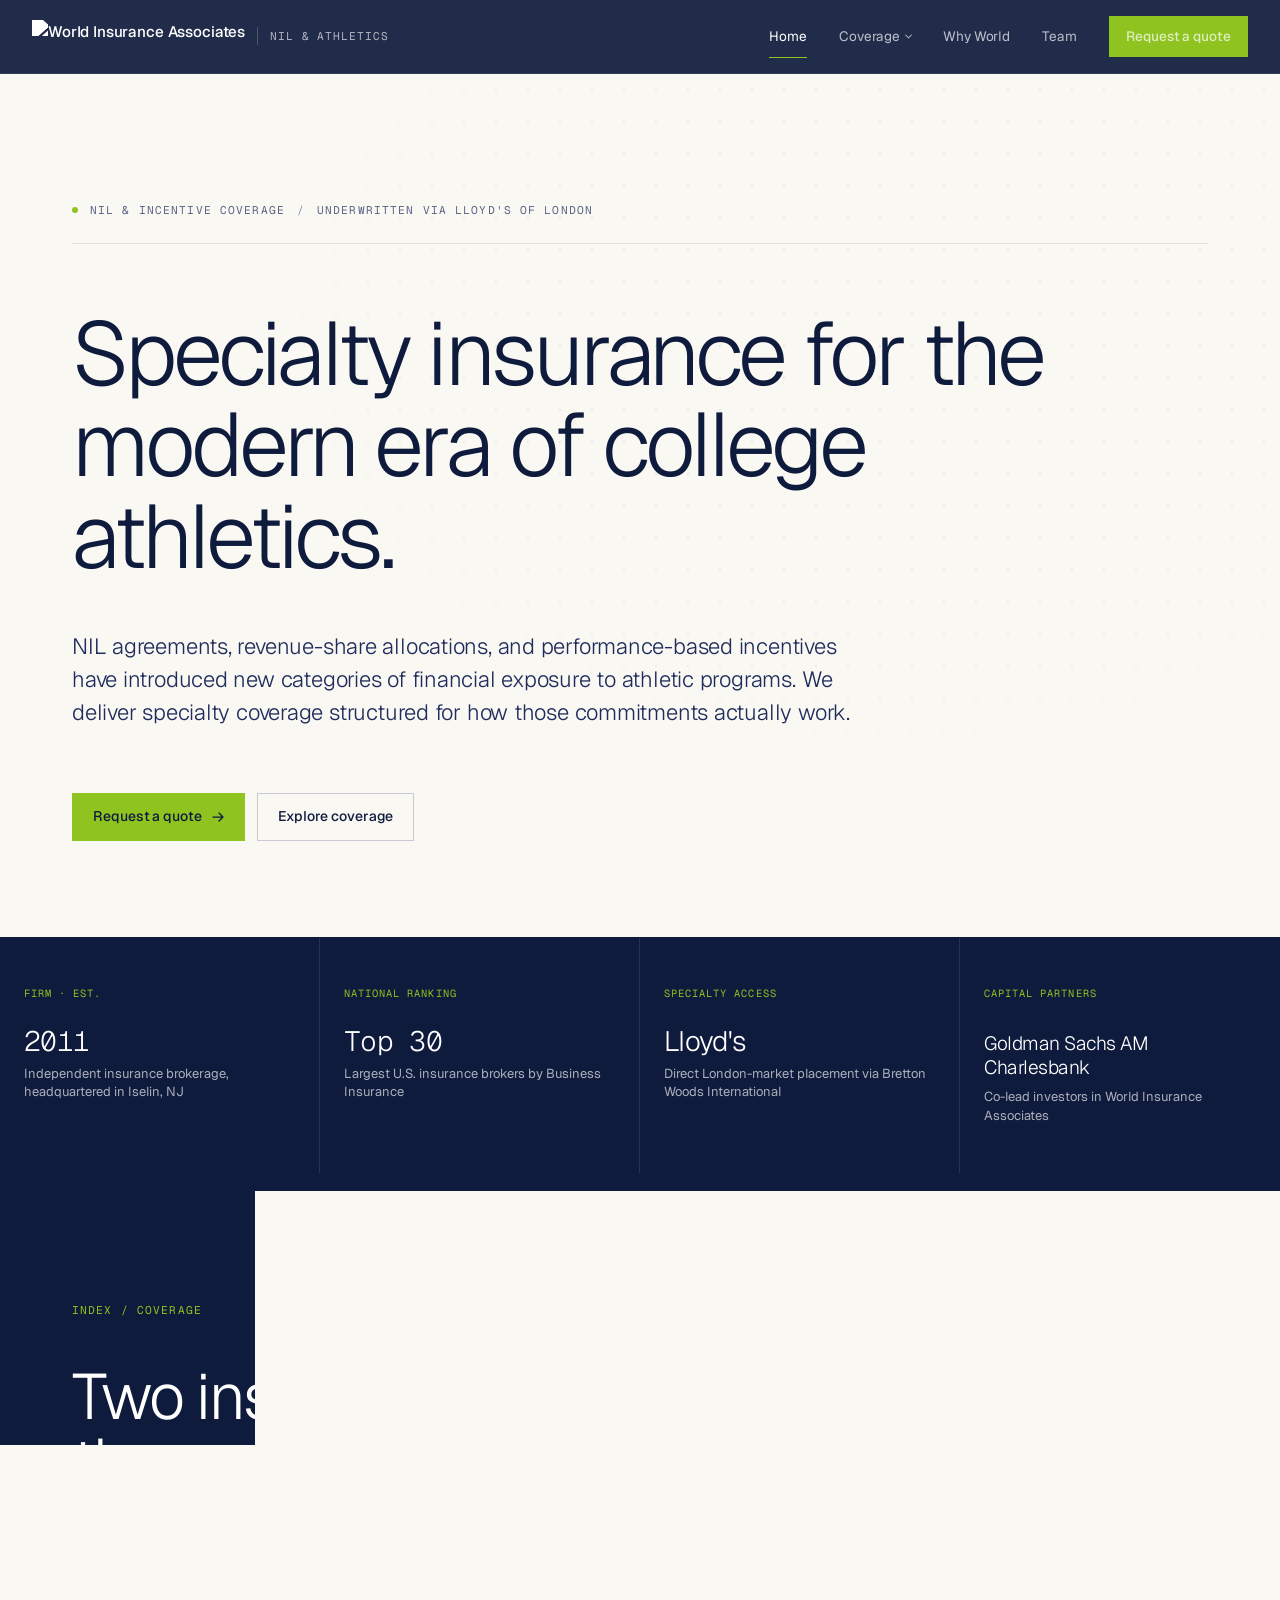
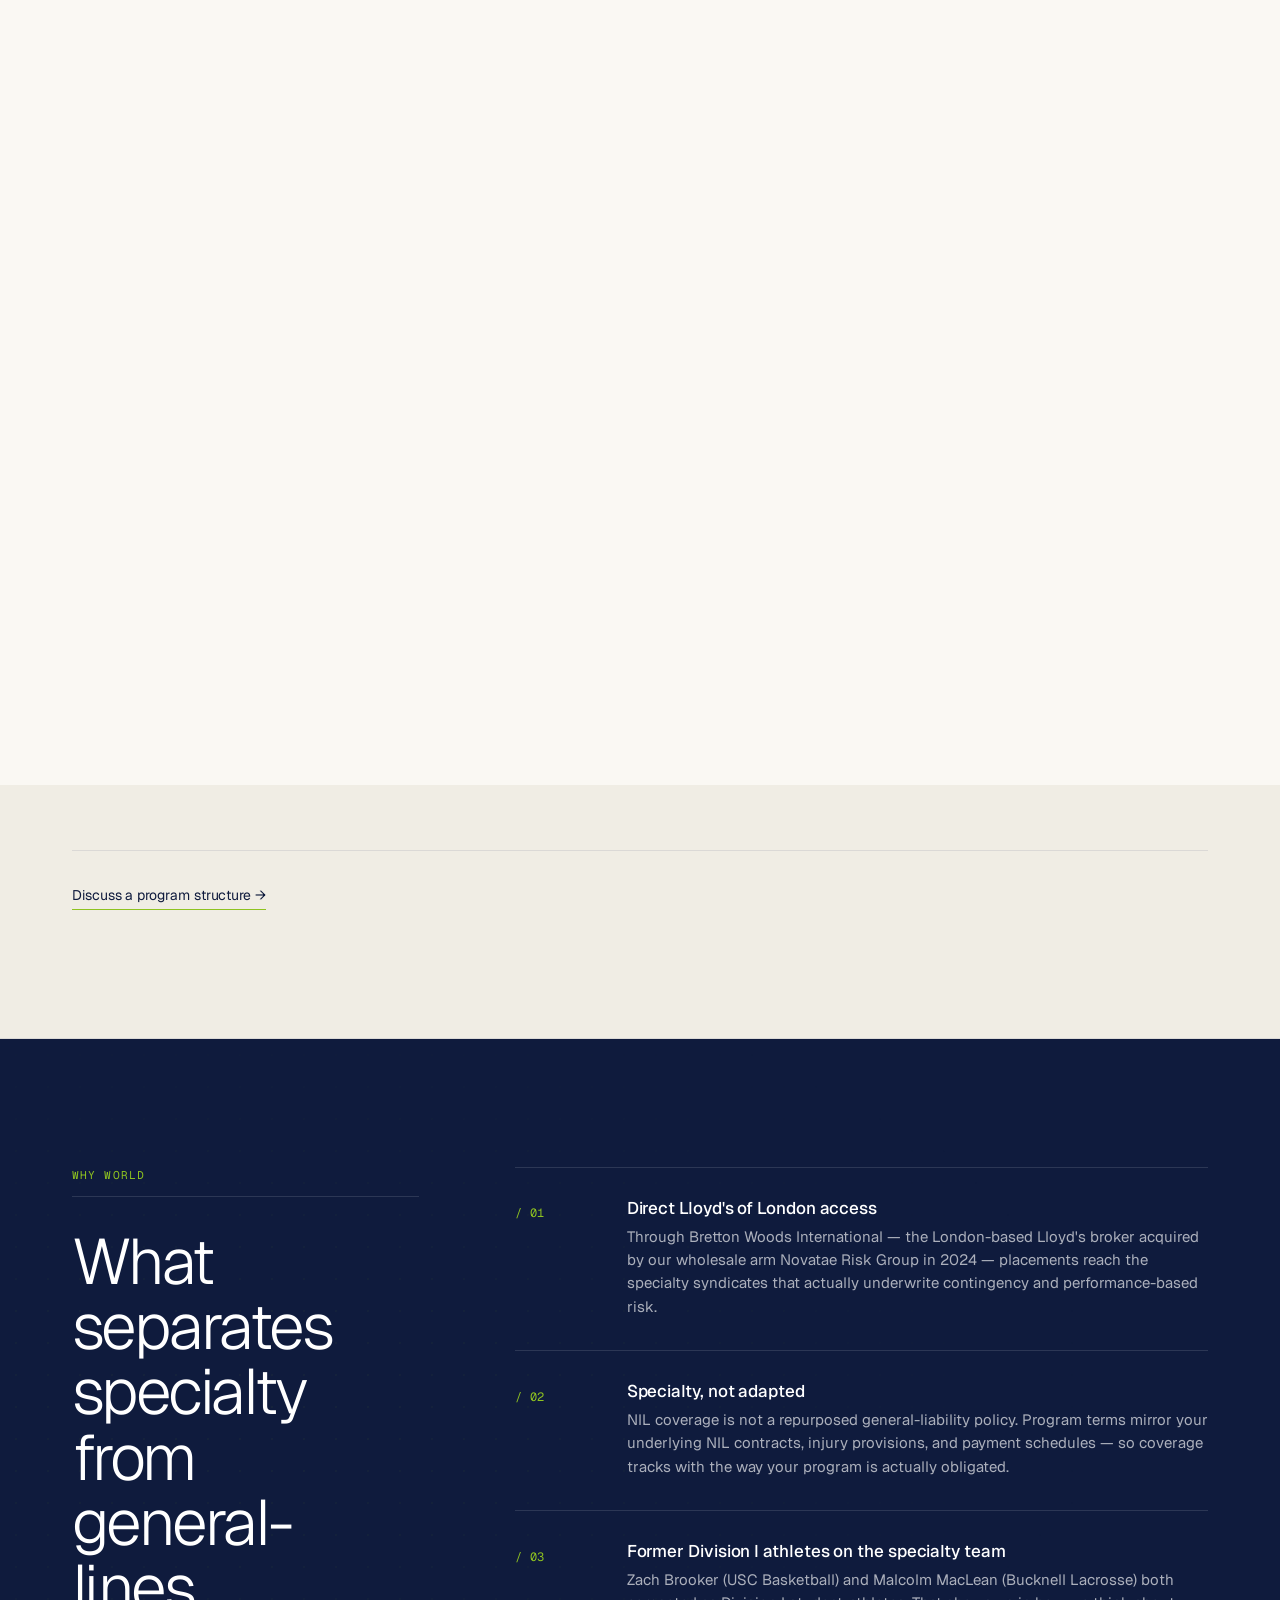
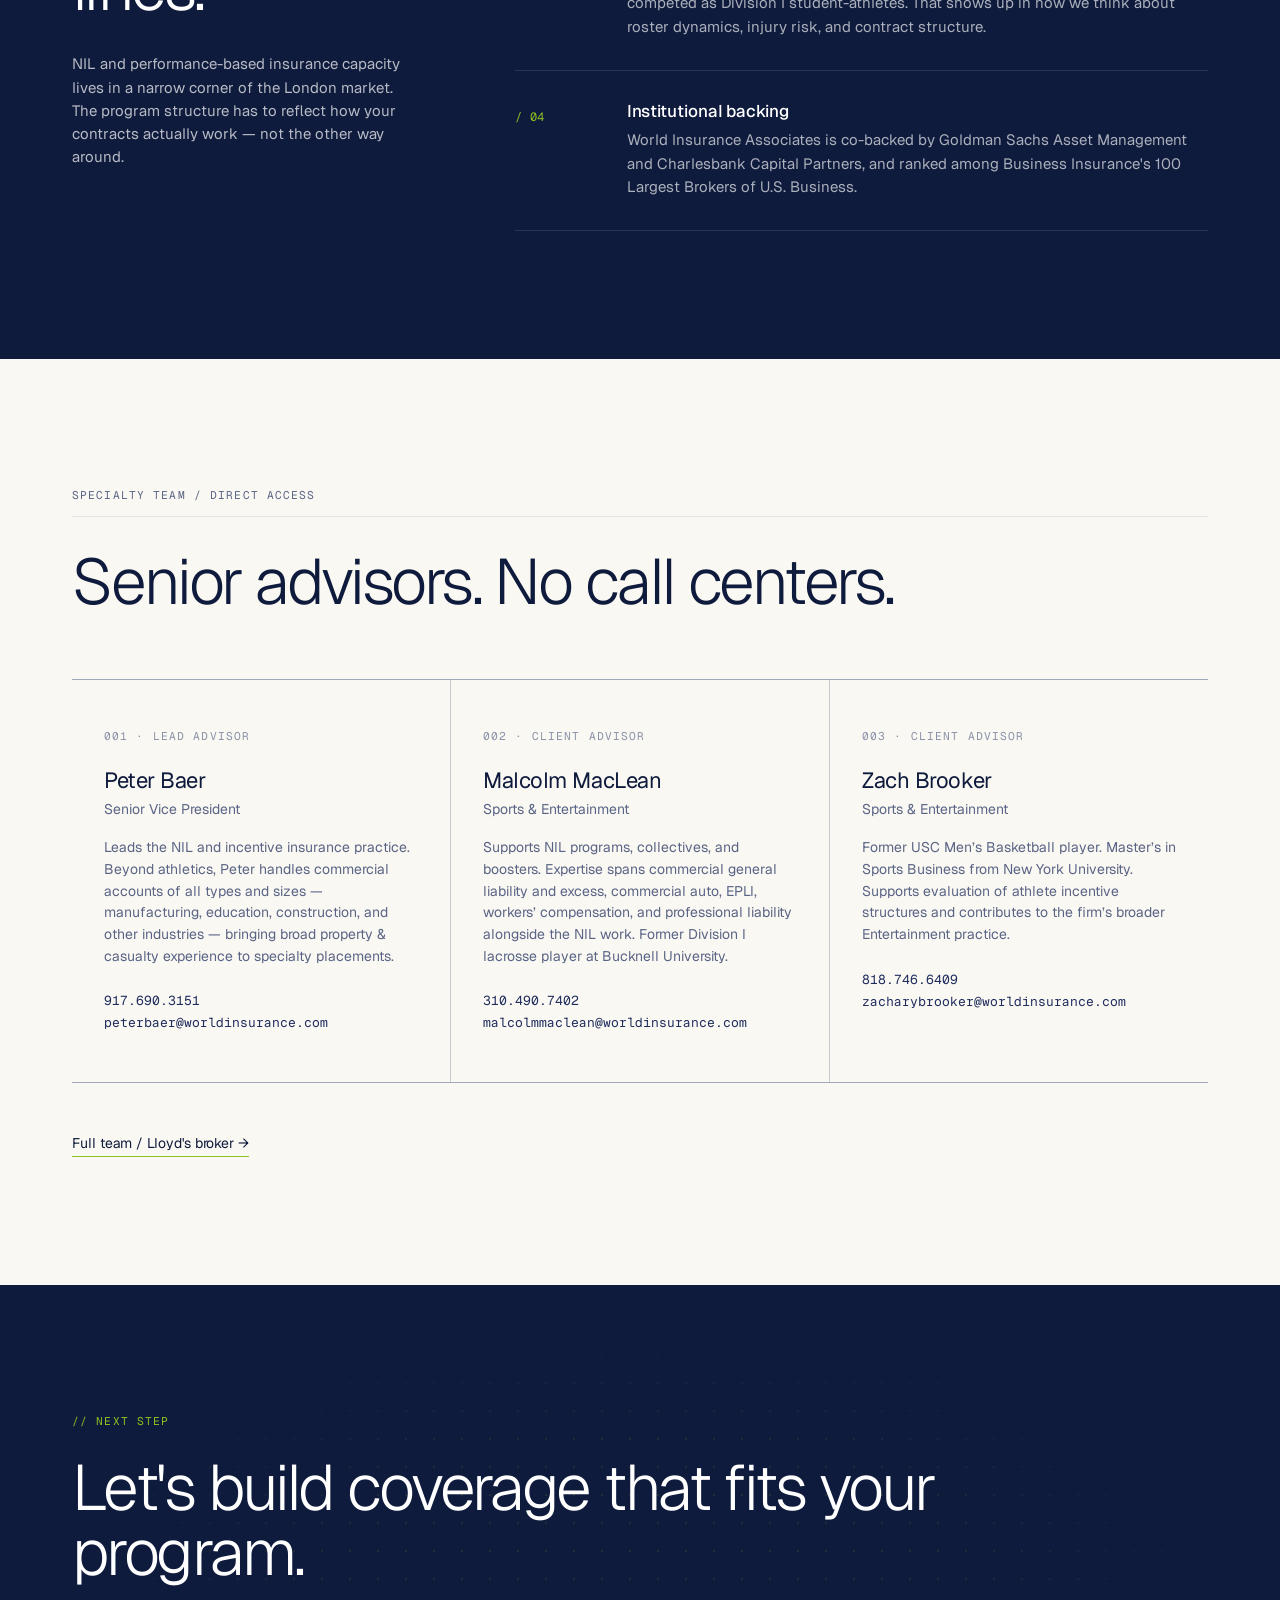
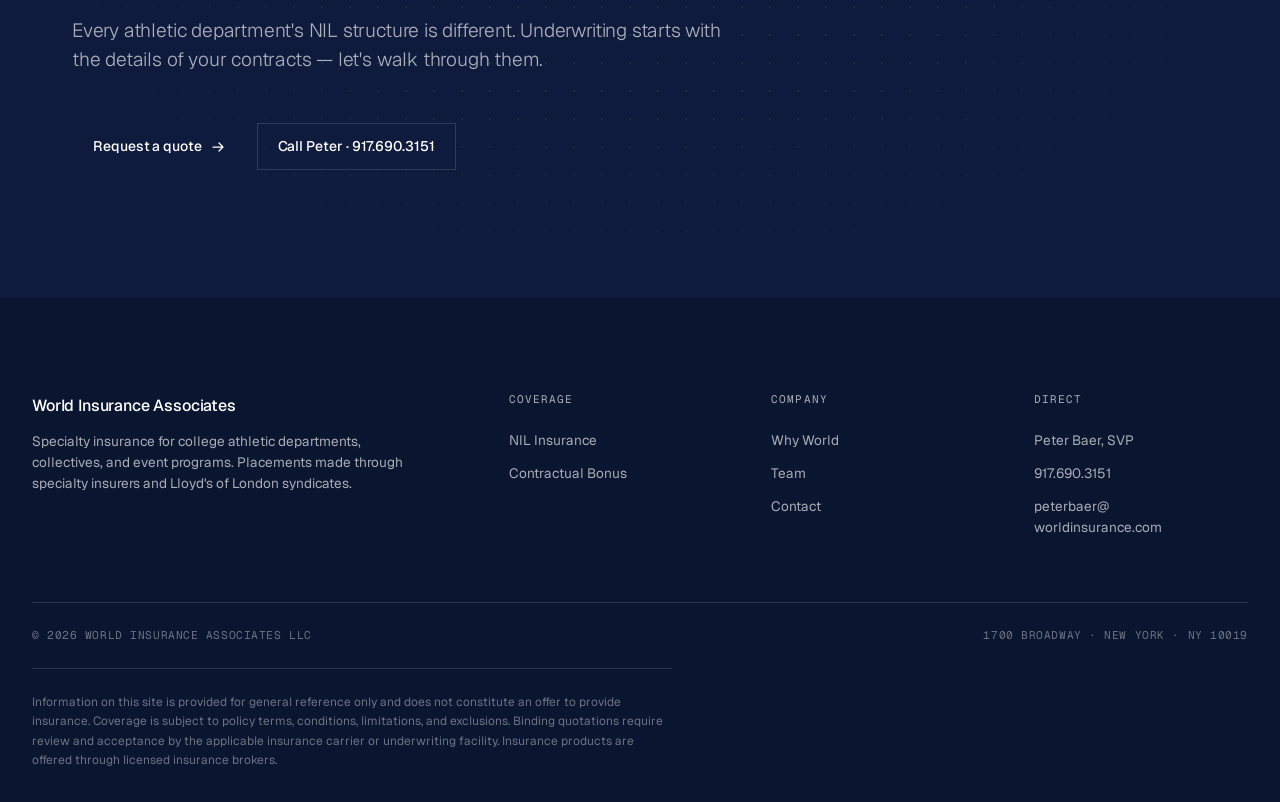
==== index.html @ 1ea478a0 "Add files via upload" ====
<!DOCTYPE html>
<html lang="en">
<head>
<meta charset="UTF-8">
<meta name="viewport" content="width=device-width, initial-scale=1.0">
<title>NIL Insurance for Athletic Departments | World Insurance Associates</title>
<meta name="description" content="Specialty NIL insurance for college athletic departments, collectives, and booster organizations. Protect revenue-share commitments and performance-based incentives. Underwritten through Lloyd's of London.">
<meta name="keywords" content="NIL insurance, Name Image Likeness insurance, college athletic insurance, athletic department insurance, NIL collective insurance, Division I athletics insurance, revenue share insurance, Lloyd's of London NIL">
<meta name="robots" content="index, follow, max-image-preview:large">
<meta name="author" content="World Insurance Associates, LLC">

<!-- Canonical -->
<link rel="canonical" href="https://zachbrooker.github.io/NIL-Insurance/">

<!-- Open Graph (Facebook, LinkedIn) -->
<meta property="og:type" content="website">
<meta property="og:url" content="https://zachbrooker.github.io/NIL-Insurance/">
<meta property="og:title" content="NIL Insurance for Athletic Departments | World Insurance Associates">
<meta property="og:description" content="Specialty NIL insurance for college athletic departments, collectives, and booster organizations. Protect revenue-share commitments and performance-based incentives. Underwritten through Lloyd's of London.">
<meta property="og:image" content="https://zachbrooker.github.io/NIL-Insurance/world-logo.png">
<meta property="og:site_name" content="World NIL Insurance">
<meta property="og:locale" content="en_US">

<!-- Twitter Card -->
<meta name="twitter:card" content="summary_large_image">
<meta name="twitter:url" content="https://zachbrooker.github.io/NIL-Insurance/">
<meta name="twitter:title" content="NIL Insurance for Athletic Departments | World Insurance Associates">
<meta name="twitter:description" content="Specialty NIL insurance for college athletic departments, collectives, and booster organizations. Protect revenue-share commitments and performance-based incentives. Underwritten through Lloyd's of London.">
<meta name="twitter:image" content="https://zachbrooker.github.io/NIL-Insurance/world-logo.png">

<!-- Favicon -->
<link rel="icon" type="image/png" href="world-logo.png">

<!-- JSON-LD Organization Schema -->
<script type="application/ld+json">
{
  "@context": "https://schema.org",
  "@type": "FinancialService",
  "name": "World Insurance Associates — NIL & Athletics Practice",
  "alternateName": "World NIL Insurance",
  "description": "Specialty insurance for Name, Image & Likeness (NIL) agreements, revenue-share commitments, contractual bonuses, and performance-based incentives for college athletic departments. Underwritten through Lloyd's of London.",
  "url": "https://zachbrooker.github.io/NIL-Insurance/",
  "logo": "https://zachbrooker.github.io/NIL-Insurance/world-logo.png",
  "parentOrganization": {
    "@type": "Organization",
    "name": "World Insurance Associates, LLC",
    "url": "https://www.worldinsurance.com/",
    "foundingDate": "2011"
  },
  "address": {
    "@type": "PostalAddress",
    "streetAddress": "1700 Broadway",
    "addressLocality": "New York",
    "addressRegion": "NY",
    "postalCode": "10019",
    "addressCountry": "US"
  },
  "contactPoint": {
    "@type": "ContactPoint",
    "telephone": "+1-917-690-3151",
    "contactType": "sales",
    "email": "peterbaer@worldinsurance.com",
    "availableLanguage": "English",
    "areaServed": "US"
  },
  "serviceType": ["NIL Insurance", "Contractual Bonus Insurance", "Specialty Athletic Insurance"],
  "areaServed": {
    "@type": "Country",
    "name": "United States"
  }
}
</script>
<link rel="preconnect" href="https://fonts.googleapis.com">
<link rel="preconnect" href="https://fonts.gstatic.com" crossorigin>
<link href="https://fonts.googleapis.com/css2?family=Geist:wght@300;400;500;600&family=Geist+Mono:wght@400;500&display=swap" rel="stylesheet">
<link rel="stylesheet" href="styles.css">
</head>
<body>

<!-- ================= NAV ================= -->
<nav class="nav" id="nav">
  <div class="nav-inner">
    <a href="index.html" class="nav-logo">
      <img src="world-logo.png" alt="World Insurance Associates" class="mark" style="width:auto; height:32px;">
      <span class="divider"></span>
      <span class="sub">NIL &amp; Athletics</span>
    </a>
    <div class="nav-menu">
      <a href="index.html" class="current">Home</a>
      <div class="nav-dropdown">
        <button>Coverage</button>
        <div class="nav-dropdown-menu">
          <a href="nil-insurance.html">
            <div class="item-mono">001</div>
            <span class="item-title">NIL Insurance</span>
            <span class="item-desc">For athletic departments &amp; collectives</span>
          </a>
          <a href="contractual-bonus.html">
            <div class="item-mono">002</div>
            <span class="item-title">Contractual Bonus</span>
            <span class="item-desc">Performance-triggered compensation</span>
          </a>
        </div>
      </div>
      <a href="why-world.html">Why World</a>
      <a href="team.html">Team</a>
      <a href="contact.html" class="btn btn-accent" style="padding:0.55rem 1rem">Request a quote</a>
    </div>
    <button class="nav-mobile-toggle" aria-label="Toggle menu" onclick="document.getElementById('nav').dataset.open = document.getElementById('nav').dataset.open === 'true' ? 'false' : 'true'">
      <span></span>
    </button>
  </div>
</nav>

<!-- ================= HERO ================= -->
<section class="hero">
  <div class="wrap">
    <div class="hero-meta reveal reveal-1">
      <span class="dot"></span>
      <span>NIL &amp; Incentive Coverage</span>
      <span class="divider">/</span>
      <span>Underwritten via Lloyd's of London</span>
    </div>

    <h1 class="reveal reveal-2">Specialty insurance for the modern era of college athletics.</h1>

    <p class="lead hero-lead reveal reveal-3">NIL agreements, revenue-share allocations, and performance-based incentives have introduced new categories of financial exposure to athletic programs. We deliver specialty coverage structured for how those commitments actually work.</p>

    <div class="hero-ctas reveal reveal-4">
      <a href="contact.html" class="btn btn-accent">
        Request a quote
        <svg class="arrow" viewBox="0 0 12 10" fill="none" xmlns="http://www.w3.org/2000/svg"><path d="M1 5H11M11 5L7 1M11 5L7 9" stroke="currentColor" stroke-width="1.25" stroke-linecap="round" stroke-linejoin="round"/></svg>
      </a>
      <a href="nil-insurance.html" class="btn btn-ghost">Explore coverage</a>
    </div>
  </div>
</section>

<!-- ================= STATS BAR (full-width dark band) ================= -->
<section style="padding: 0">
  <div class="stats-bar">
      <div class="stat-cell">
        <div class="stat-label">Firm · Est.</div>
        <div class="stat-value mono">2011</div>
        <div class="stat-desc">Independent insurance brokerage, headquartered in Iselin, NJ</div>
      </div>
      <div class="stat-cell">
        <div class="stat-label">National ranking</div>
        <div class="stat-value mono">Top 30</div>
        <div class="stat-desc">Largest U.S. insurance brokers by Business Insurance</div>
      </div>
      <div class="stat-cell">
        <div class="stat-label">Specialty access</div>
        <div class="stat-value">Lloyd's</div>
        <div class="stat-desc">Direct London-market placement via Bretton Woods International</div>
      </div>
      <div class="stat-cell">
        <div class="stat-label">Capital partners</div>
        <div class="stat-value" style="font-size:1.2rem; line-height:1.25; padding-top:0.4rem">Goldman Sachs AM<br>Charlesbank</div>
        <div class="stat-desc" style="margin-top: var(--s-2)">Co-lead investors in World Insurance Associates</div>
      </div>
  </div>
</section>

<!-- ================= PRODUCT INDEX (dark band) ================= -->
<section class="section-dark">
  <div class="wrap">
    <div class="section-header">
      <span class="eyebrow" style="color: var(--accent)">Index / Coverage</span>
      <h2>Two insurance products, built around the realities of athletic department finance.</h2>
    </div>

    <div class="product-index product-index-dark">
      <a href="nil-insurance.html" class="product-row">
        <div class="p-num">001</div>
        <h3>NIL Insurance</h3>
        <p>Protect the financial commitments tied to student-athlete NIL agreements and revenue-share allocations against covered injury or medical loss. Structured for individual athletes, position groups, or roster-wide programs.</p>
        <svg class="arrow" viewBox="0 0 18 12" fill="none" xmlns="http://www.w3.org/2000/svg"><path d="M1 6H17M17 6L12 1M17 6L12 11" stroke="currentColor" stroke-width="1" stroke-linecap="round" stroke-linejoin="round"/></svg>
      </a>

      <a href="contractual-bonus.html" class="product-row">
        <div class="p-num">002</div>
        <h3>Contractual Bonus Insurance</h3>
        <p>Transfer the financial risk of success-based compensation. Coverage responds when defined performance milestones trigger contractual bonus obligations — preserving budget certainty while enabling meaningful incentive structures.</p>
        <svg class="arrow" viewBox="0 0 18 12" fill="none" xmlns="http://www.w3.org/2000/svg"><path d="M1 6H17M17 6L12 1M17 6L12 11" stroke="currentColor" stroke-width="1" stroke-linecap="round" stroke-linejoin="round"/></svg>
      </a>
    </div>
  </div>
</section>

<!-- ================= USE CASES (light band) ================= -->
<section class="use-cases">
  <div class="wrap">
    <div class="section-header">
      <span class="eyebrow">Illustrative examples / Use cases</span>
      <h2>How specialty NIL and incentive coverage works in practice.</h2>
    </div>

    <div class="use-case">
      <div class="use-case-meta">
        <div class="uc-tag mono">Case · 01</div>
        <h3>Division I men's basketball — performance bonuses</h3>
        <p class="prose">An athletic department wants to offer a high-performing player meaningful upside tied to team and individual success — without exposing the program to the full bonus liability if those targets are hit. Coverage is structured around defined performance triggers: the program pays a fixed premium, and the policy pays the bonuses if and when triggers are met.</p>
        <ul class="uc-points">
          <li><span class="uc-bullet">/</span><span><strong>Total contracted upside:</strong> $425,000 in performance bonuses across team and individual triggers</span></li>
          <li><span class="uc-bullet">/</span><span><strong>Total fixed premium:</strong> $82,400 — paid up front, regardless of outcome</span></li>
          <li><span class="uc-bullet">/</span><span><strong>Outcome:</strong> meaningful recruiting and retention leverage at a fraction of the contracted obligation</span></li>
        </ul>
      </div>

      <div class="use-case-table-wrap">
        <table class="use-case-table">
          <thead>
            <tr>
              <th class="th-trigger">Performance trigger</th>
              <th class="th-bonus">Bonus amount</th>
              <th class="th-rate">Premium rate</th>
              <th class="th-prem">Premium</th>
            </tr>
          </thead>
          <tbody>
            <tr class="tr-section"><td colspan="4"><span class="mono">Team performance</span></td></tr>
            <tr>
              <td>20+ regular season wins</td>
              <td class="num">$45,000</td>
              <td class="num">28.50%</td>
              <td class="num">$12,825</td>
            </tr>
            <tr>
              <td>25+ regular season wins</td>
              <td class="num">$65,000</td>
              <td class="num">4.20%</td>
              <td class="num">$2,730</td>
            </tr>
            <tr>
              <td>Conference regular season champions</td>
              <td class="num">$80,000</td>
              <td class="num">22.10%</td>
              <td class="num">$17,680</td>
            </tr>
            <tr>
              <td>Conference tournament champions</td>
              <td class="num">$140,000</td>
              <td class="num">21.40%</td>
              <td class="num">$29,960</td>
            </tr>

            <tr class="tr-section"><td colspan="4"><span class="mono">Individual awards</span></td></tr>
            <tr>
              <td>Conference All-Defense team</td>
              <td class="num">$25,000</td>
              <td class="num">8.20%</td>
              <td class="num">$2,050</td>
            </tr>
            <tr>
              <td>Conference Player of the Year</td>
              <td class="num">$25,000</td>
              <td class="num">62.00%</td>
              <td class="num">$15,500</td>
            </tr>
            <tr>
              <td>AP All-America selection (1st / 2nd / 3rd)</td>
              <td class="num">$45,000</td>
              <td class="num">3.70%</td>
              <td class="num">$1,665</td>
            </tr>
          </tbody>
          <tfoot>
            <tr>
              <td><strong>Total</strong></td>
              <td class="num"><strong>$425,000</strong></td>
              <td class="num"><strong>19.39%</strong></td>
              <td class="num"><strong>$82,410</strong></td>
            </tr>
          </tfoot>
        </table>
        <p class="uc-disclaimer">Illustrative only. Triggers, bonus amounts, and premium rates are determined per program based on underlying contracts and Lloyd's underwriting review. Figures shown do not reflect any specific placement.</p>
      </div>
    </div>

    <div class="use-case-divider"></div>

    <div class="use-case use-case-reverse">
      <div class="use-case-table-wrap">
        <table class="use-case-table">
          <thead>
            <tr>
              <th class="th-trigger">Covered individual</th>
              <th class="th-bonus">Benefit face amount</th>
              <th class="th-prem">Premium</th>
            </tr>
          </thead>
          <tbody>
            <tr>
              <td>Player 01</td>
              <td class="num">$1,000,000</td>
              <td class="num">$59,200</td>
            </tr>
            <tr>
              <td>Player 02</td>
              <td class="num">$500,000</td>
              <td class="num">$29,600</td>
            </tr>
            <tr>
              <td>Player 03</td>
              <td class="num">$425,000</td>
              <td class="num">$25,160</td>
            </tr>
            <tr>
              <td>Player 04</td>
              <td class="num">$295,000</td>
              <td class="num">$17,464</td>
            </tr>
            <tr>
              <td>Player 05</td>
              <td class="num">$245,000</td>
              <td class="num">$14,504</td>
            </tr>
            <tr>
              <td>Player 06</td>
              <td class="num">$120,000</td>
              <td class="num">$7,104</td>
            </tr>
          </tbody>
          <tfoot>
            <tr>
              <td><strong>Total</strong></td>
              <td class="num"><strong>$2,585,000</strong></td>
              <td class="num"><strong>$153,032</strong></td>
            </tr>
          </tfoot>
        </table>
        <p class="uc-disclaimer">Illustrative only. Roster size, face amounts, and premium are determined per program based on athlete contracts, position group, medical underwriting, and Lloyd's review. Figures shown do not reflect any specific placement.</p>
      </div>

      <div class="use-case-meta">
        <div class="uc-tag mono">Case · 02</div>
        <h3>Division I men's basketball — season-ending injury</h3>
        <p class="prose">A program with significant NIL and revenue-share commitments to its roster wants to protect those obligations against in-season injury. Coverage activates if a covered player sustains an injury or illness that prevents participation in the team's remaining regular season and post-season games — the policy pays the benefit face amount per the schedule, owned by the institution.</p>
        <ul class="uc-points">
          <li><span class="uc-bullet">/</span><span><strong>Roster covered:</strong> 6 players, individually scheduled benefit amounts</span></li>
          <li><span class="uc-bullet">/</span><span><strong>Aggregate exposure protected:</strong> $2,585,000 across the schedule</span></li>
          <li><span class="uc-bullet">/</span><span><strong>Total premium:</strong> $153,032 — roughly 5.9% of total face amount</span></li>
          <li><span class="uc-bullet">/</span><span><strong>Trigger:</strong> total disablement preventing participation in remaining regular season and tournament games</span></li>
        </ul>
      </div>
    </div>

    <div class="use-case-cta">
      <a href="contact.html" class="btn btn-link">Discuss a program structure →</a>
    </div>
  </div>
</section>

<!-- ================= WHY WORLD (dark band) ================= -->
<section class="section-dark">
  <div class="wrap">
    <div class="split">
      <div>
        <span class="eyebrow" style="display:block; margin-bottom:var(--s-6); padding-bottom:var(--s-3); border-bottom:1px solid rgba(255,255,255,0.12); color: var(--accent)">Why World</span>
        <h2>What separates specialty from general-lines.</h2>
        <p class="prose" style="margin-top:var(--s-6); max-width: 36ch; color: rgba(255,255,255,0.7)">NIL and performance-based insurance capacity lives in a narrow corner of the London market. The program structure has to reflect how your contracts actually work — not the other way around.</p>
      </div>

      <ol class="feature-list feature-list-dark">
        <li>
          <span class="num">/ 01</span>
          <div>
            <h4>Direct Lloyd's of London access</h4>
            <p>Through Bretton Woods International — the London-based Lloyd's broker acquired by our wholesale arm Novatae Risk Group in 2024 — placements reach the specialty syndicates that actually underwrite contingency and performance-based risk.</p>
          </div>
        </li>
        <li>
          <span class="num">/ 02</span>
          <div>
            <h4>Specialty, not adapted</h4>
            <p>NIL coverage is not a repurposed general-liability policy. Program terms mirror your underlying NIL contracts, injury provisions, and payment schedules — so coverage tracks with the way your program is actually obligated.</p>
          </div>
        </li>
        <li>
          <span class="num">/ 03</span>
          <div>
            <h4>Former Division I athletes on the specialty team</h4>
            <p>Zach Brooker (USC Basketball) and Malcolm MacLean (Bucknell Lacrosse) both competed as Division I student-athletes. That shows up in how we think about roster dynamics, injury risk, and contract structure.</p>
          </div>
        </li>
        <li>
          <span class="num">/ 04</span>
          <div>
            <h4>Institutional backing</h4>
            <p>World Insurance Associates is co-backed by Goldman Sachs Asset Management and Charlesbank Capital Partners, and ranked among Business Insurance's 100 Largest Brokers of U.S. Business.</p>
          </div>
        </li>
      </ol>
    </div>
  </div>
</section>

<!-- ================= TEAM ================= -->
<section>
  <div class="wrap">
    <div class="section-header">
      <span class="eyebrow">Specialty team / Direct access</span>
      <h2>Senior advisors. No call centers.</h2>
    </div>

    <div class="team-grid">
      <div class="team-card">
        <div class="role">001 · Lead advisor</div>
        <h4>Peter Baer</h4>
        <div class="team-title">Senior Vice President</div>
        <p>Leads the NIL and incentive insurance practice. Beyond athletics, Peter handles commercial accounts of all types and sizes — manufacturing, education, construction, and other industries — bringing broad property &amp; casualty experience to specialty placements.</p>
        <div class="contact">
          <span>917.690.3151</span>
          <a href="mailto:peterbaer@worldinsurance.com">peterbaer@worldinsurance.com</a>
        </div>
      </div>

      <div class="team-card">
        <div class="role">002 · Client advisor</div>
        <h4>Malcolm MacLean</h4>
        <div class="team-title">Sports &amp; Entertainment</div>
        <p>Supports NIL programs, collectives, and boosters. Expertise spans commercial general liability and excess, commercial auto, EPLI, workers&rsquo; compensation, and professional liability alongside the NIL work. Former Division I lacrosse player at Bucknell University.</p>
        <div class="contact">
          <span>310.490.7402</span>
          <a href="mailto:malcolmmaclean@worldinsurance.com">malcolmmaclean@worldinsurance.com</a>
        </div>
      </div>

      <div class="team-card">
        <div class="role">003 · Client advisor</div>
        <h4>Zach Brooker</h4>
        <div class="team-title">Sports &amp; Entertainment</div>
        <p>Former USC Men&rsquo;s Basketball player. Master&rsquo;s in Sports Business from New York University. Supports evaluation of athlete incentive structures and contributes to the firm&rsquo;s broader Entertainment practice.</p>
        <div class="contact">
          <span>818.746.6409</span>
          <a href="mailto:zacharybrooker@worldinsurance.com">zacharybrooker@worldinsurance.com</a>
        </div>
      </div>
    </div>

    <div style="margin-top: var(--s-8)">
      <a href="team.html" class="btn btn-link">Full team / Lloyd's broker →</a>
    </div>
  </div>
</section>

<!-- ================= CTA PANEL ================= -->
<section class="cta-panel">
  <div class="wrap">
    <span class="eyebrow eyebrow-accent" style="display:block; margin-bottom:var(--s-5)">// Next step</span>
    <h2>Let's build coverage that fits your program.</h2>
    <p class="lead">Every athletic department's NIL structure is different. Underwriting starts with the details of your contracts — let's walk through them.</p>
    <div class="hero-ctas">
      <a href="contact.html" class="btn btn-primary">
        Request a quote
        <svg class="arrow" viewBox="0 0 12 10" fill="none" xmlns="http://www.w3.org/2000/svg"><path d="M1 5H11M11 5L7 1M11 5L7 9" stroke="currentColor" stroke-width="1.25" stroke-linecap="round" stroke-linejoin="round"/></svg>
      </a>
      <a href="tel:9176903151" class="btn btn-ghost">Call Peter · 917.690.3151</a>
    </div>
  </div>
</section>

<!-- ================= FOOTER ================= -->
<footer class="footer">
  <div class="wrap-wide">
    <div class="footer-grid">
      <div>
        <div class="footer-brand">
          <span>World Insurance Associates</span>
        </div>
        <p class="footer-brand-desc">Specialty insurance for college athletic departments, collectives, and event programs. Placements made through specialty insurers and Lloyd's of London syndicates.</p>
      </div>
      <div>
        <h5>Coverage</h5>
        <ul>
          <li><a href="nil-insurance.html">NIL Insurance</a></li>
          <li><a href="contractual-bonus.html">Contractual Bonus</a></li>
        </ul>
      </div>
      <div>
        <h5>Company</h5>
        <ul>
          <li><a href="why-world.html">Why World</a></li>
          <li><a href="team.html">Team</a></li>
          <li><a href="contact.html">Contact</a></li>
        </ul>
      </div>
      <div>
        <h5>Direct</h5>
        <ul>
          <li>Peter Baer, SVP</li>
          <li><a href="tel:9176903151">917.690.3151</a></li>
          <li><a href="mailto:peterbaer@worldinsurance.com" style="word-break:break-all">peterbaer@<br>worldinsurance.com</a></li>
        </ul>
      </div>
    </div>

    <div class="footer-meta">
      <div>© <span id="year"></span> World Insurance Associates LLC</div>
      <div>1700 Broadway · New York · NY 10019</div>
    </div>

    <div class="footer-disclaimer">
      Information on this site is provided for general reference only and does not constitute an offer to provide insurance. Coverage is subject to policy terms, conditions, limitations, and exclusions. Binding quotations require review and acceptance by the applicable insurance carrier or underwriting facility. Insurance products are offered through licensed insurance brokers.
    </div>
  </div>
</footer>

<script>
  document.getElementById('year').textContent = new Date().getFullYear();
</script>

</body>
</html>
---- styles.css ----
/* ===========================================================
   NIL Insurance — Light theme
   White background · World navy · World green accent
   Dark CTA + footer for contrast
   =========================================================== */

/* ---------- Design tokens ---------- */
:root {
  /* Backgrounds */
  --bg:        #FAF8F3;   /* warm paper — softer than pure white */
  --bg-alt:    #F0EDE4;   /* section alternation */
  --bg-surface:#E8E4D8;
  --bg-raised: #DED9CA;

  /* Dark sections */
  --bg-dark:       #0F1B3D;
  --bg-dark-deep:  #0A1530;
  --bg-dark-alt:   #15234A;   /* slightly lighter dark for layered sections */

  /* Text colors (on light bg) */
  --fg:        #1F2C5C;   /* World navy — body text */
  --fg-strong: #0F1B3D;   /* World navy deep — headlines */
  --fg-muted:  #5A6485;
  --fg-dim:    #8A91A8;
  --fg-faint:  #C5C8D4;

  /* Text colors (on dark bg) */
  --fg-dark:        #FFFFFF;
  --fg-dark-muted:  rgba(255, 255, 255, 0.65);
  --fg-dark-dim:    rgba(255, 255, 255, 0.4);

  /* Brand colors — World Insurance */
  --accent:     #8FC320;   /* World green */
  --accent-dim: #6FA010;
  --accent-alt: #A8D946;
  --navy:       #1F2C5C;
  --navy-deep:  #0F1B3D;

  /* Lines */
  --line:        rgba(31, 44, 92, 0.10);
  --line-strong: rgba(31, 44, 92, 0.22);
  --line-dark:   rgba(255, 255, 255, 0.14);

  /* Typography */
  --sans: 'Geist', -apple-system, BlinkMacSystemFont, 'Segoe UI', sans-serif;
  --mono: 'Geist Mono', ui-monospace, 'SF Mono', Consolas, monospace;

  /* Spacing */
  --s-1: 0.25rem;
  --s-2: 0.5rem;
  --s-3: 0.75rem;
  --s-4: 1rem;
  --s-5: 1.5rem;
  --s-6: 2rem;
  --s-8: 3rem;
  --s-10: 4rem;
  --s-12: 6rem;
  --s-16: 8rem;
  --s-20: 10rem;

  /* Layout */
  --max: 1440px;
  --content: 1200px;
  --prose: 680px;
}

/* ---------- Reset ---------- */
*, *::before, *::after {
  box-sizing: border-box;
  margin: 0;
  padding: 0;
}

html {
  font-size: 16px;
  scroll-behavior: smooth;
  -webkit-text-size-adjust: 100%;
}

body {
  font-family: var(--sans);
  font-feature-settings: "ss01", "ss03", "cv11";
  font-size: 0.9375rem;
  line-height: 1.55;
  color: var(--fg);
  background: var(--bg);
  -webkit-font-smoothing: antialiased;
  -moz-osx-font-smoothing: grayscale;
  overflow-x: hidden;
}

img, svg { display: block; max-width: 100%; height: auto; }
a { color: inherit; text-decoration: none; }
button { font: inherit; cursor: pointer; border: none; background: none; color: inherit; }
ul, ol { list-style: none; }

::selection { background: var(--accent); color: var(--navy-deep); }

/* ---------- Typography ---------- */
h1, h2, h3, h4, h5, h6 {
  font-family: var(--sans);
  font-weight: 400;
  color: var(--fg-strong);
  line-height: 1.02;
  letter-spacing: -0.035em;
}

h1 {
  font-size: clamp(3rem, 7vw, 6.5rem);
  font-weight: 300;
  letter-spacing: -0.045em;
}

h2 {
  font-size: clamp(2.25rem, 5vw, 4.25rem);
  font-weight: 300;
  letter-spacing: -0.04em;
}

h3 {
  font-size: clamp(1.375rem, 2.25vw, 1.875rem);
  font-weight: 400;
  letter-spacing: -0.025em;
  line-height: 1.15;
}

h4 {
  font-size: 1.0625rem;
  font-weight: 500;
  letter-spacing: -0.005em;
  color: var(--fg-strong);
}

h5 {
  font-family: var(--mono);
  font-size: 0.6875rem;
  font-weight: 400;
  letter-spacing: 0.1em;
  text-transform: uppercase;
  color: var(--fg-muted);
}

p { color: var(--fg); }

/* Typographic utilities */
.eyebrow {
  font-family: var(--mono);
  font-size: 0.7rem;
  font-weight: 400;
  letter-spacing: 0.1em;
  text-transform: uppercase;
  color: var(--fg-muted);
}
.eyebrow-accent { color: var(--accent-dim); }

.mono {
  font-family: var(--mono);
  font-feature-settings: "ss01", "ss02", "cv11";
}

.index {
  font-family: var(--mono);
  font-size: 0.75rem;
  letter-spacing: 0.05em;
  color: var(--fg-dim);
  font-variant-numeric: tabular-nums;
}

.lead {
  font-size: clamp(1.0625rem, 1.5vw, 1.25rem);
  line-height: 1.5;
  color: var(--fg);
  font-weight: 300;
  letter-spacing: -0.01em;
}

.prose p + p { margin-top: 1em; }
.prose p { max-width: var(--prose); color: var(--fg); }
.prose-muted { color: var(--fg-muted); }

/* ---------- Layout ---------- */
.wrap {
  width: 100%;
  max-width: var(--content);
  margin: 0 auto;
  padding: 0 var(--s-6);
}

.wrap-wide {
  width: 100%;
  max-width: var(--max);
  margin: 0 auto;
  padding: 0 var(--s-6);
}

section {
  padding: var(--s-16) 0;
  position: relative;
}

.rule {
  height: 1px;
  background: var(--line);
  border: 0;
}

.split {
  display: grid;
  grid-template-columns: minmax(0, 1fr) minmax(0, 2fr);
  gap: var(--s-12);
  align-items: start;
}
.split-meta {
  display: grid;
  grid-template-columns: minmax(0, 160px) minmax(0, 1fr);
  gap: var(--s-12);
  align-items: start;
}

/* ---------- Navigation ---------- */
.nav {
  position: sticky;
  top: 0;
  z-index: 100;
  background: rgba(15, 27, 61, 0.92);
  backdrop-filter: saturate(150%) blur(16px);
  -webkit-backdrop-filter: saturate(150%) blur(16px);
  border-bottom: 1px solid rgba(255, 255, 255, 0.08);
}

.nav-inner {
  max-width: var(--max);
  margin: 0 auto;
  padding: var(--s-4) var(--s-6);
  display: flex;
  align-items: center;
  justify-content: space-between;
  gap: var(--s-6);
}

.nav-logo {
  display: flex;
  align-items: center;
  gap: var(--s-3);
  color: #FFFFFF;
  font-weight: 500;
  font-size: 0.95rem;
  letter-spacing: -0.01em;
}
.nav-logo .mark {
  width: 24px;
  height: 24px;
  flex-shrink: 0;
  /* Logo is transparent PNG; letters are navy, arc is green.
     On dark nav, navy letters would be invisible, so we invert the whole logo
     which makes letters white and preserves the green accent as a lighter tint. */
  filter: brightness(0) invert(1);
}
.nav-logo .divider {
  width: 1px;
  height: 18px;
  background: rgba(255, 255, 255, 0.2);
}
.nav-logo .sub {
  font-family: var(--mono);
  font-size: 0.7rem;
  font-weight: 400;
  letter-spacing: 0.08em;
  text-transform: uppercase;
  color: rgba(255, 255, 255, 0.65);
}

.nav-menu {
  display: flex;
  align-items: center;
  gap: var(--s-6);
}

.nav-menu > a,
.nav-dropdown > button {
  font-size: 0.85rem;
  color: rgba(255, 255, 255, 0.7);
  padding: var(--s-2) 0;
  transition: color 150ms ease;
  position: relative;
  display: inline-flex;
  align-items: center;
  gap: 0.35rem;
  letter-spacing: -0.005em;
}
.nav-menu > a:hover,
.nav-dropdown > button:hover,
.nav-menu > a.current { color: #FFFFFF; }

.nav-menu > a.current::after {
  content: '';
  position: absolute;
  left: 0;
  right: 0;
  bottom: -3px;
  height: 1px;
  background: var(--accent);
}

.nav-dropdown {
  position: relative;
}
.nav-dropdown > button::after {
  content: '';
  width: 5px;
  height: 5px;
  border-right: 1px solid currentColor;
  border-bottom: 1px solid currentColor;
  transform: rotate(45deg) translate(-1px, -1px);
  transition: transform 150ms ease;
}
.nav-dropdown:hover > button::after {
  transform: rotate(-135deg) translate(-1px, -1px);
}

.nav-dropdown-menu {
  position: absolute;
  top: calc(100% + 8px);
  left: -1rem;
  min-width: 320px;
  background: var(--bg);
  border: 1px solid var(--line-strong);
  padding: var(--s-2);
  opacity: 0;
  visibility: hidden;
  transform: translateY(-4px);
  transition: all 150ms ease;
  box-shadow: 0 10px 40px -10px rgba(15, 27, 61, 0.15);
}
.nav-dropdown:hover .nav-dropdown-menu {
  opacity: 1;
  visibility: visible;
  transform: translateY(0);
}
.nav-dropdown-menu a {
  display: block;
  padding: var(--s-3) var(--s-4);
  transition: background 120ms ease;
}
.nav-dropdown-menu a:hover { background: var(--bg-surface); }
.nav-dropdown-menu .item-mono {
  font-family: var(--mono);
  font-size: 0.65rem;
  letter-spacing: 0.08em;
  color: var(--fg-dim);
  text-transform: uppercase;
  margin-bottom: 3px;
}
.nav-dropdown-menu .item-title {
  color: var(--fg-strong);
  font-size: 0.9rem;
  font-weight: 500;
}
.nav-dropdown-menu .item-desc {
  display: block;
  font-size: 0.8rem;
  color: var(--fg-muted);
  margin-top: 2px;
}

.nav-mobile-toggle {
  display: none;
  width: 32px;
  height: 32px;
  color: #FFFFFF;
  align-items: center;
  justify-content: center;
}
.nav-mobile-toggle span,
.nav-mobile-toggle span::before,
.nav-mobile-toggle span::after {
  width: 20px;
  height: 1px;
  background: currentColor;
  display: block;
  position: relative;
}
.nav-mobile-toggle span::before,
.nav-mobile-toggle span::after {
  content: '';
  position: absolute;
  left: 0;
}
.nav-mobile-toggle span::before { top: -6px; }
.nav-mobile-toggle span::after { top: 6px; }

/* ---------- Buttons ---------- */
.btn {
  display: inline-flex;
  align-items: center;
  gap: 0.6rem;
  font-family: var(--sans);
  font-size: 0.875rem;
  font-weight: 500;
  letter-spacing: -0.005em;
  padding: 0.75rem 1.25rem;
  transition: all 180ms ease;
  white-space: nowrap;
  border: 1px solid transparent;
}

.btn-primary {
  background: var(--navy-deep);
  color: #FFFFFF;
}
.btn-primary:hover {
  background: var(--accent);
  color: var(--navy-deep);
}

.btn-accent {
  background: var(--accent);
  color: var(--navy-deep);
}
.btn-accent:hover {
  background: var(--navy-deep);
  color: #FFFFFF;
}

.btn-ghost {
  background: transparent;
  color: var(--fg-strong);
  border-color: var(--line-strong);
}
.btn-ghost:hover {
  border-color: var(--fg-strong);
  background: var(--fg-strong);
  color: #FFFFFF;
}

.btn-link {
  padding: 0;
  color: var(--fg-strong);
  border: 0;
  border-bottom: 1px solid var(--accent);
  padding-bottom: 2px;
  font-weight: 400;
  font-size: 0.875rem;
}
.btn-link:hover { color: var(--accent-dim); }

.btn .arrow {
  width: 12px;
  height: 10px;
  transition: transform 180ms ease;
}
.btn:hover .arrow { transform: translateX(3px); }

/* Download button — for one-pager PDFs */
.btn-download {
  background: transparent;
  color: var(--fg-strong);
  border: 1px solid var(--line-strong);
  font-family: var(--mono);
  font-size: 0.8rem;
  letter-spacing: 0.02em;
  text-transform: none;
  padding: 0.7rem 1.15rem;
  display: inline-flex;
  align-items: center;
  gap: 0.55rem;
}
.btn-download:hover {
  border-color: var(--accent);
  background: var(--accent);
  color: var(--navy-deep);
}
.btn-download .download-icon {
  width: 14px;
  height: 14px;
  transition: transform 180ms ease;
}
.btn-download:hover .download-icon { transform: translateY(2px); }

/* Download strip — sits right after hero on product pages */
.download-strip {
  padding: var(--s-5) 0;
  border-top: 1px solid var(--line);
  border-bottom: 1px solid var(--line);
  background: var(--bg-alt);
}
.download-strip .wrap {
  display: flex;
  justify-content: space-between;
  align-items: center;
  gap: var(--s-4);
  flex-wrap: wrap;
}
.download-strip .download-label {
  font-family: var(--mono);
  font-size: 0.75rem;
  letter-spacing: 0.08em;
  text-transform: uppercase;
  color: var(--fg-muted);
}
.download-strip .download-label strong {
  color: var(--fg-strong);
  font-weight: 500;
  text-transform: none;
  font-family: var(--sans);
  letter-spacing: -0.005em;
  font-size: 0.95rem;
}
@media (max-width: 720px) {
  .download-strip .wrap { justify-content: flex-start; }
}

/* ---------- Hero ---------- */
.hero {
  padding: var(--s-16) 0 var(--s-12);
  position: relative;
  overflow: hidden;
}

.hero::before {
  content: '';
  position: absolute;
  inset: 0;
  background-image: radial-gradient(circle, rgba(31, 44, 92, 0.08) 1px, transparent 1px);
  background-size: 32px 32px;
  mask-image: radial-gradient(ellipse at 70% 30%, black 30%, transparent 70%);
  -webkit-mask-image: radial-gradient(ellipse at 70% 30%, black 30%, transparent 70%);
  pointer-events: none;
}

.hero > * { position: relative; }

.hero-meta {
  font-family: var(--mono);
  font-size: 0.7rem;
  letter-spacing: 0.1em;
  text-transform: uppercase;
  color: var(--fg-muted);
  display: flex;
  align-items: center;
  gap: var(--s-3);
  margin-bottom: var(--s-10);
  padding-bottom: var(--s-5);
  border-bottom: 1px solid var(--line);
}
.hero-meta .dot {
  width: 6px;
  height: 6px;
  background: var(--accent);
  border-radius: 50%;
}
.hero-meta .divider {
  color: var(--fg-dim);
}

.hero h1 {
  max-width: 18ch;
  margin-bottom: var(--s-8);
}

.hero-lead {
  max-width: 58ch;
  margin-bottom: var(--s-10);
  font-size: clamp(1.125rem, 1.75vw, 1.375rem);
}

.hero-ctas {
  display: flex;
  gap: var(--s-3);
  flex-wrap: wrap;
  align-items: center;
}

/* ---------- Section headers ---------- */
.section-header {
  margin-bottom: var(--s-10);
}
.section-header .eyebrow {
  display: block;
  margin-bottom: var(--s-6);
  padding-bottom: var(--s-3);
  border-bottom: 1px solid var(--line);
}
.section-header h2 {
  max-width: 24ch;
}

/* ---------- Data stats bar (DARK band) ---------- */
.stats-bar {
  display: grid;
  grid-template-columns: repeat(4, 1fr);
  background: var(--bg-dark);
  color: #FFFFFF;
  border-top: 1px solid var(--bg-dark);
  border-bottom: 1px solid var(--bg-dark);
}
.stat-cell {
  padding: var(--s-8) var(--s-5);
  border-right: 1px solid rgba(255, 255, 255, 0.1);
}
.stat-cell:last-child { border-right: none; }
.stat-cell .stat-label {
  font-family: var(--mono);
  font-size: 0.65rem;
  letter-spacing: 0.1em;
  text-transform: uppercase;
  color: var(--accent);
  margin-bottom: var(--s-5);
}
.stat-cell .stat-value {
  font-size: 1.75rem;
  font-weight: 300;
  color: #FFFFFF;
  letter-spacing: -0.025em;
  line-height: 1.1;
  margin-bottom: var(--s-2);
}
.stat-cell .stat-desc {
  font-size: 0.8125rem;
  color: rgba(255, 255, 255, 0.65);
  line-height: 1.4;
}

/* ---------- Product index ---------- */
.product-index {
  border-top: 1px solid var(--line-strong);
}
.product-row {
  display: grid;
  grid-template-columns: 80px 1fr 2fr auto;
  align-items: center;
  gap: var(--s-8);
  padding: var(--s-8) 0;
  border-bottom: 1px solid var(--line);
  transition: background 200ms ease;
  cursor: pointer;
}
.product-row:hover {
  background: var(--bg-alt);
}
.product-row .p-num {
  font-family: var(--mono);
  font-size: 0.75rem;
  color: var(--fg-dim);
  letter-spacing: 0.05em;
}
.product-row h3 {
  font-size: 1.5rem;
  font-weight: 400;
  color: var(--fg-strong);
  transition: color 200ms ease;
}
.product-row:hover h3 { color: var(--accent-dim); }
.product-row p {
  color: var(--fg-muted);
  font-size: 0.9375rem;
  max-width: 56ch;
}
.product-row .arrow {
  width: 18px;
  height: 12px;
  color: var(--fg-dim);
  transition: all 200ms ease;
}
.product-row:hover .arrow {
  color: var(--accent-dim);
  transform: translateX(4px);
}

/* Dark variant */
.product-index-dark {
  border-top-color: rgba(255, 255, 255, 0.14);
}
.product-index-dark .product-row {
  border-bottom-color: rgba(255, 255, 255, 0.08);
}
.product-index-dark .product-row:hover {
  background: rgba(255, 255, 255, 0.04);
}
.product-index-dark .product-row .p-num { color: var(--accent); }
.product-index-dark .product-row h3 { color: #FFFFFF; }
.product-index-dark .product-row:hover h3 { color: var(--accent); }
.product-index-dark .product-row p { color: rgba(255, 255, 255, 0.7); }
.product-index-dark .product-row .arrow { color: rgba(255, 255, 255, 0.4); }
.product-index-dark .product-row:hover .arrow { color: var(--accent); }

/* ---------- Use Cases ---------- */
.use-cases {
  background: var(--bg-alt);
  border-top: 1px solid var(--line);
  border-bottom: 1px solid var(--line);
}
.use-case {
  display: grid;
  grid-template-columns: minmax(0, 5fr) minmax(0, 7fr);
  gap: var(--s-12);
  align-items: start;
  padding-top: var(--s-4);
}
.use-case-reverse {
  grid-template-columns: minmax(0, 7fr) minmax(0, 5fr);
}
.use-case-divider {
  height: 1px;
  background: var(--line);
  margin: var(--s-12) 0;
}
.use-case-meta .uc-tag {
  font-size: 0.7rem;
  letter-spacing: 0.1em;
  text-transform: uppercase;
  color: var(--accent-dim);
  margin-bottom: var(--s-5);
  padding-bottom: var(--s-3);
  border-bottom: 1px solid var(--line);
}
.use-case-meta h3 {
  font-size: 1.875rem;
  font-weight: 400;
  color: var(--fg-strong);
  letter-spacing: -0.025em;
  line-height: 1.1;
  margin-bottom: var(--s-5);
}
.use-case-meta .prose {
  color: var(--fg-muted);
  font-size: 0.9375rem;
  line-height: 1.6;
  margin-bottom: var(--s-6);
  max-width: 48ch;
}
.uc-points {
  display: flex;
  flex-direction: column;
  gap: var(--s-3);
  border-top: 1px solid var(--line);
  padding-top: var(--s-5);
}
.uc-points li {
  display: grid;
  grid-template-columns: 24px 1fr;
  gap: var(--s-3);
  align-items: start;
  font-size: 0.875rem;
  line-height: 1.55;
  color: var(--fg);
}
.uc-points .uc-bullet {
  font-family: var(--mono);
  color: var(--accent-dim);
  font-size: 0.75rem;
  padding-top: 0.15rem;
}
.uc-points strong {
  font-weight: 500;
  color: var(--fg-strong);
}

/* Table */
.use-case-table-wrap {
  background: var(--bg);
  border: 1px solid var(--line);
  border-radius: 2px;
  overflow: hidden;
}
.use-case-table {
  width: 100%;
  border-collapse: collapse;
  font-size: 0.875rem;
}
.use-case-table thead th {
  background: var(--bg-dark);
  color: #FFFFFF;
  font-family: var(--mono);
  font-size: 0.7rem;
  font-weight: 500;
  letter-spacing: 0.08em;
  text-transform: uppercase;
  text-align: left;
  padding: var(--s-4) var(--s-5);
  border-bottom: 1px solid var(--line-dark);
}
.use-case-table thead .th-bonus,
.use-case-table thead .th-rate,
.use-case-table thead .th-prem {
  text-align: right;
}
.use-case-table thead .th-prem {
  background: var(--bg-dark-alt);
  color: var(--accent);
}
.use-case-table tbody td {
  padding: var(--s-3) var(--s-5);
  border-bottom: 1px solid var(--line);
  color: var(--fg);
  vertical-align: middle;
}
.use-case-table tbody tr:hover td {
  background: var(--bg-alt);
}
.use-case-table .num {
  font-family: var(--mono);
  font-feature-settings: "tnum";
  text-align: right;
  color: var(--fg-strong);
  white-space: nowrap;
}
.use-case-table tbody td:last-child {
  background: rgba(143, 195, 32, 0.04);
  color: var(--fg-strong);
  font-weight: 500;
}
.use-case-table tbody tr:hover td:last-child {
  background: rgba(143, 195, 32, 0.10);
}
.use-case-table .tr-section td {
  background: var(--bg-surface);
  padding: var(--s-3) var(--s-5);
  font-family: var(--mono);
  font-size: 0.7rem;
  letter-spacing: 0.08em;
  text-transform: uppercase;
  color: var(--fg-muted);
  border-bottom: 1px solid var(--line);
}
.use-case-table .tr-section:hover td {
  background: var(--bg-surface);
}
.use-case-table tfoot td {
  padding: var(--s-4) var(--s-5);
  background: var(--bg-dark);
  color: #FFFFFF;
  border-top: 2px solid var(--accent);
}
.use-case-table tfoot td.num {
  color: #FFFFFF;
}
.use-case-table tfoot td:last-child {
  background: var(--bg-dark-alt);
  color: var(--accent);
  font-weight: 500;
}
.use-case-table tfoot td strong {
  font-weight: 500;
}
.uc-disclaimer {
  font-size: 0.75rem;
  color: var(--fg-dim);
  line-height: 1.5;
  padding: var(--s-4) var(--s-5);
  background: var(--bg);
  border-top: 1px solid var(--line);
  font-style: italic;
}
.use-case-cta {
  margin-top: var(--s-10);
  padding-top: var(--s-6);
  border-top: 1px solid var(--line);
}

/* ---------- Feature list ---------- */
.feature-list {
  display: flex;
  flex-direction: column;
}
.feature-list li {
  padding: var(--s-6) 0;
  border-top: 1px solid var(--line);
  display: grid;
  grid-template-columns: 80px 1fr;
  gap: var(--s-6);
  align-items: start;
}
.feature-list li:last-child { border-bottom: 1px solid var(--line); }
.feature-list .num {
  font-family: var(--mono);
  font-size: 0.75rem;
  color: var(--fg-dim);
  letter-spacing: 0.05em;
  padding-top: 0.3rem;
}
.feature-list h4 {
  margin-bottom: var(--s-2);
}
.feature-list p {
  color: var(--fg-muted);
  font-size: 0.9375rem;
  max-width: 68ch;
}

/* Dark-band variant (used inside .section-dark) */
.section-dark {
  background: var(--bg-dark);
  color: #FFFFFF;
  position: relative;
  overflow: hidden;
}
.section-dark::before {
  content: '';
  position: absolute;
  inset: 0;
  background-image: radial-gradient(circle, rgba(143, 195, 32, 0.05) 1px, transparent 1px);
  background-size: 32px 32px;
  mask-image: radial-gradient(ellipse at 20% 40%, black 0%, transparent 60%);
  -webkit-mask-image: radial-gradient(ellipse at 20% 40%, black 0%, transparent 60%);
  pointer-events: none;
}
.section-dark > * { position: relative; }
.section-dark h2 { color: #FFFFFF; }
.section-dark h4 { color: #FFFFFF; }

.feature-list-dark li {
  border-top-color: rgba(255, 255, 255, 0.12);
}
.feature-list-dark li:last-child { border-bottom-color: rgba(255, 255, 255, 0.12); }
.feature-list-dark .num { color: var(--accent); }
.feature-list-dark p { color: rgba(255, 255, 255, 0.65); }

/* ---------- Coverage data blocks ---------- */
.coverage-grid {
  display: grid;
  grid-template-columns: 1fr 1fr;
  gap: 1px;
  background: var(--line-strong);
  border: 1px solid var(--line-strong);
}
.coverage-block {
  background: var(--bg);
  padding: var(--s-8);
}
.coverage-block .eyebrow {
  display: block;
  margin-bottom: var(--s-4);
  color: var(--accent-dim);
}
.coverage-block h3 {
  margin-bottom: var(--s-6);
}
.coverage-block ul {
  display: flex;
  flex-direction: column;
  gap: var(--s-4);
}
.coverage-block ul li {
  display: grid;
  grid-template-columns: 20px 1fr;
  gap: var(--s-3);
  font-size: 0.9375rem;
  color: var(--fg);
  line-height: 1.5;
}
.coverage-block ul li::before {
  content: '';
  width: 10px;
  height: 1px;
  background: var(--accent);
  margin-top: 0.7rem;
}

/* Dark variant */
.coverage-grid-dark {
  background: rgba(255, 255, 255, 0.1);
  border-color: rgba(255, 255, 255, 0.14);
}
.coverage-grid-dark .coverage-block {
  background: var(--bg-dark);
}
.coverage-grid-dark .coverage-block .eyebrow { color: var(--accent); }
.coverage-grid-dark .coverage-block h3 { color: #FFFFFF; }
.coverage-grid-dark .coverage-block ul li { color: rgba(255, 255, 255, 0.8); }

/* ---------- Limitations block ---------- */
.limitations {
  border: 1px solid var(--line-strong);
  padding: var(--s-8);
  background: var(--bg);
}
.limitations .eyebrow { color: var(--fg-muted); margin-bottom: var(--s-4); display: block; }
.limitations h3 { margin-bottom: var(--s-5); }
.limitations-grid {
  display: grid;
  grid-template-columns: 1fr 1fr;
  gap: var(--s-3) var(--s-8);
}
.limitations-grid li {
  font-size: 0.9375rem;
  color: var(--fg-muted);
  padding-left: var(--s-4);
  position: relative;
}
.limitations-grid li::before {
  content: '—';
  position: absolute;
  left: 0;
  color: var(--fg-dim);
}

/* ---------- Team cards ---------- */
.team-grid {
  display: grid;
  grid-template-columns: repeat(3, 1fr);
  gap: 1px;
  background: var(--line-strong);
  border-top: 1px solid var(--line-strong);
  border-bottom: 1px solid var(--line-strong);
}
.team-card {
  background: var(--bg);
  padding: var(--s-8) var(--s-6);
}
.team-card .role {
  font-family: var(--mono);
  font-size: 0.7rem;
  letter-spacing: 0.1em;
  text-transform: uppercase;
  color: var(--fg-dim);
  margin-bottom: var(--s-5);
}
.team-card h4 {
  font-size: 1.375rem;
  font-weight: 400;
  letter-spacing: -0.02em;
  margin-bottom: var(--s-2);
}
.team-card .team-title {
  color: var(--fg-muted);
  font-size: 0.875rem;
  margin-bottom: var(--s-4);
}
.team-card p {
  color: var(--fg-muted);
  font-size: 0.875rem;
  margin-bottom: var(--s-5);
  line-height: 1.55;
}
.team-card .contact {
  font-size: 0.8125rem;
  display: flex;
  flex-direction: column;
  gap: 2px;
  font-family: var(--mono);
  color: var(--fg);
}
.team-card .contact a:hover { color: var(--accent-dim); }

/* ---------- CTA panel (DARK on light site) ---------- */
.cta-panel {
  padding: var(--s-16) 0;
  position: relative;
  overflow: hidden;
  background: var(--bg-dark);
  color: #FFFFFF;
}
.cta-panel::before {
  content: '';
  position: absolute;
  inset: 0;
  background-image: radial-gradient(circle, rgba(143, 195, 32, 0.12) 1px, transparent 1px);
  background-size: 28px 28px;
  mask-image: radial-gradient(ellipse at center, black 30%, transparent 70%);
  -webkit-mask-image: radial-gradient(ellipse at center, black 30%, transparent 70%);
  pointer-events: none;
}
.cta-panel > * { position: relative; }
.cta-panel h2 {
  max-width: 22ch;
  margin-bottom: var(--s-6);
  color: #FFFFFF;
}
.cta-panel .lead {
  max-width: 52ch;
  margin-bottom: var(--s-8);
  color: var(--fg-dark-muted);
}
.cta-panel .eyebrow {
  color: var(--accent);
}
/* Ghost button reversed for dark CTA */
.cta-panel .btn-ghost {
  background: transparent;
  color: #FFFFFF;
  border-color: var(--line-dark);
}
.cta-panel .btn-ghost:hover {
  border-color: #FFFFFF;
  background: #FFFFFF;
  color: var(--navy-deep);
}

/* ---------- Footer (DARK on light site) ---------- */
.footer {
  background: var(--bg-dark-deep);
  color: var(--fg-dark-muted);
  padding: var(--s-12) 0 var(--s-6);
  font-size: 0.85rem;
}
.footer a { color: var(--fg-dark-muted); }
.footer a:hover { color: #FFFFFF; }

.footer h5 { color: var(--fg-dark-muted); }

.footer-grid {
  display: grid;
  grid-template-columns: 2fr 1fr 1fr 1fr;
  gap: var(--s-8);
  padding-bottom: var(--s-10);
  border-bottom: 1px solid var(--line-dark);
  margin-bottom: var(--s-5);
}
.footer-grid h5 { margin-bottom: var(--s-5); }
.footer-grid ul { display: flex; flex-direction: column; gap: var(--s-3); }
.footer-brand {
  color: #FFFFFF;
  font-size: 1rem;
  font-weight: 500;
  letter-spacing: -0.01em;
  margin-bottom: var(--s-3);
  display: flex;
  align-items: center;
  gap: var(--s-3);
}
.footer-brand-desc {
  color: var(--fg-dark-muted);
  max-width: 42ch;
  line-height: 1.55;
}
.footer-meta {
  display: flex;
  justify-content: space-between;
  align-items: flex-start;
  flex-wrap: wrap;
  gap: var(--s-3);
  font-family: var(--mono);
  font-size: 0.7rem;
  letter-spacing: 0.05em;
  color: var(--fg-dark-dim);
  text-transform: uppercase;
}
.footer-disclaimer {
  max-width: 80ch;
  font-size: 0.75rem;
  color: var(--fg-dark-dim);
  line-height: 1.6;
  margin-top: var(--s-5);
  padding-top: var(--s-5);
  border-top: 1px solid var(--line-dark);
}

/* ---------- Entry animations ---------- */
@media (prefers-reduced-motion: no-preference) {
  .reveal {
    opacity: 0;
    transform: translateY(12px);
    animation: reveal 800ms cubic-bezier(0.22, 1, 0.36, 1) forwards;
  }
  .reveal-1 { animation-delay: 0ms; }
  .reveal-2 { animation-delay: 80ms; }
  .reveal-3 { animation-delay: 160ms; }
  .reveal-4 { animation-delay: 240ms; }
  .reveal-5 { animation-delay: 320ms; }

  @keyframes reveal {
    to { opacity: 1; transform: translateY(0); }
  }
}

/* ---------- Responsive ---------- */
@media (max-width: 980px) {
  .split, .split-meta { grid-template-columns: 1fr; gap: var(--s-8); }
  .stats-bar { grid-template-columns: 1fr 1fr; }
  .stat-cell:nth-child(2) { border-right: none; }
  .stat-cell:nth-child(1), .stat-cell:nth-child(2) { border-bottom: 1px solid var(--line); }
  .product-row { grid-template-columns: 60px 1fr auto; }
  .product-row p { grid-column: 2 / 3; color: var(--fg-muted); margin-top: var(--s-2); }
  .coverage-grid, .limitations-grid, .team-grid { grid-template-columns: 1fr; }
  .footer-grid { grid-template-columns: 1fr 1fr; }
  .footer-grid > :first-child { grid-column: 1 / -1; }
  .use-case { grid-template-columns: 1fr; gap: var(--s-8); }
  .use-case-reverse { grid-template-columns: 1fr; }
  .use-case-reverse .use-case-meta { order: -1; }
  .use-case-meta .prose { max-width: none; }
}

@media (max-width: 720px) {
  section { padding: var(--s-12) 0; }
  .nav-menu { display: none; }
  .nav-mobile-toggle { display: flex; }
  .nav-logo .sub { display: none; }
  .hero { padding: var(--s-10) 0 var(--s-10); }
  .stats-bar { grid-template-columns: 1fr; }
  .stat-cell { border-right: none !important; border-bottom: 1px solid var(--line); }
  .stat-cell:last-child { border-bottom: none; }
  .team-grid { grid-template-columns: 1fr; }
  .footer-grid { grid-template-columns: 1fr; }
  .hero-ctas { flex-direction: column; align-items: stretch; }
  .hero-ctas .btn { justify-content: center; }
  .product-row { grid-template-columns: 1fr; gap: var(--s-2); padding: var(--s-6) 0; }
  .product-row .arrow { display: none; }
  .feature-list li { grid-template-columns: 1fr; gap: var(--s-2); }
  h1 { font-size: clamp(2.5rem, 10vw, 4rem) !important; }
  .use-case-table-wrap { overflow-x: auto; }
  .use-case-table { min-width: 520px; }
  .use-case-table thead th,
  .use-case-table tbody td,
  .use-case-table tfoot td { padding: var(--s-3) var(--s-4); font-size: 0.8125rem; }
  .use-case-meta h3 { font-size: 1.5rem; }
}

/* Mobile menu open state */
.nav[data-open="true"] .nav-menu {
  display: flex;
  position: absolute;
  top: 100%;
  left: 0;
  right: 0;
  flex-direction: column;
  background: var(--bg-dark);
  border-bottom: 1px solid rgba(255, 255, 255, 0.1);
  padding: var(--s-4) var(--s-6);
  gap: 0;
  align-items: stretch;
}
.nav[data-open="true"] .nav-menu > a,
.nav[data-open="true"] .nav-dropdown > button {
  padding: var(--s-3) 0;
  border-bottom: 1px solid rgba(255, 255, 255, 0.1);
  color: rgba(255, 255, 255, 0.85);
}
.nav[data-open="true"] .nav-dropdown-menu {
  position: static;
  opacity: 1;
  visibility: visible;
  transform: none;
  border: none;
  background: transparent;
  padding: 0 0 var(--s-3) var(--s-4);
  box-shadow: none;
}
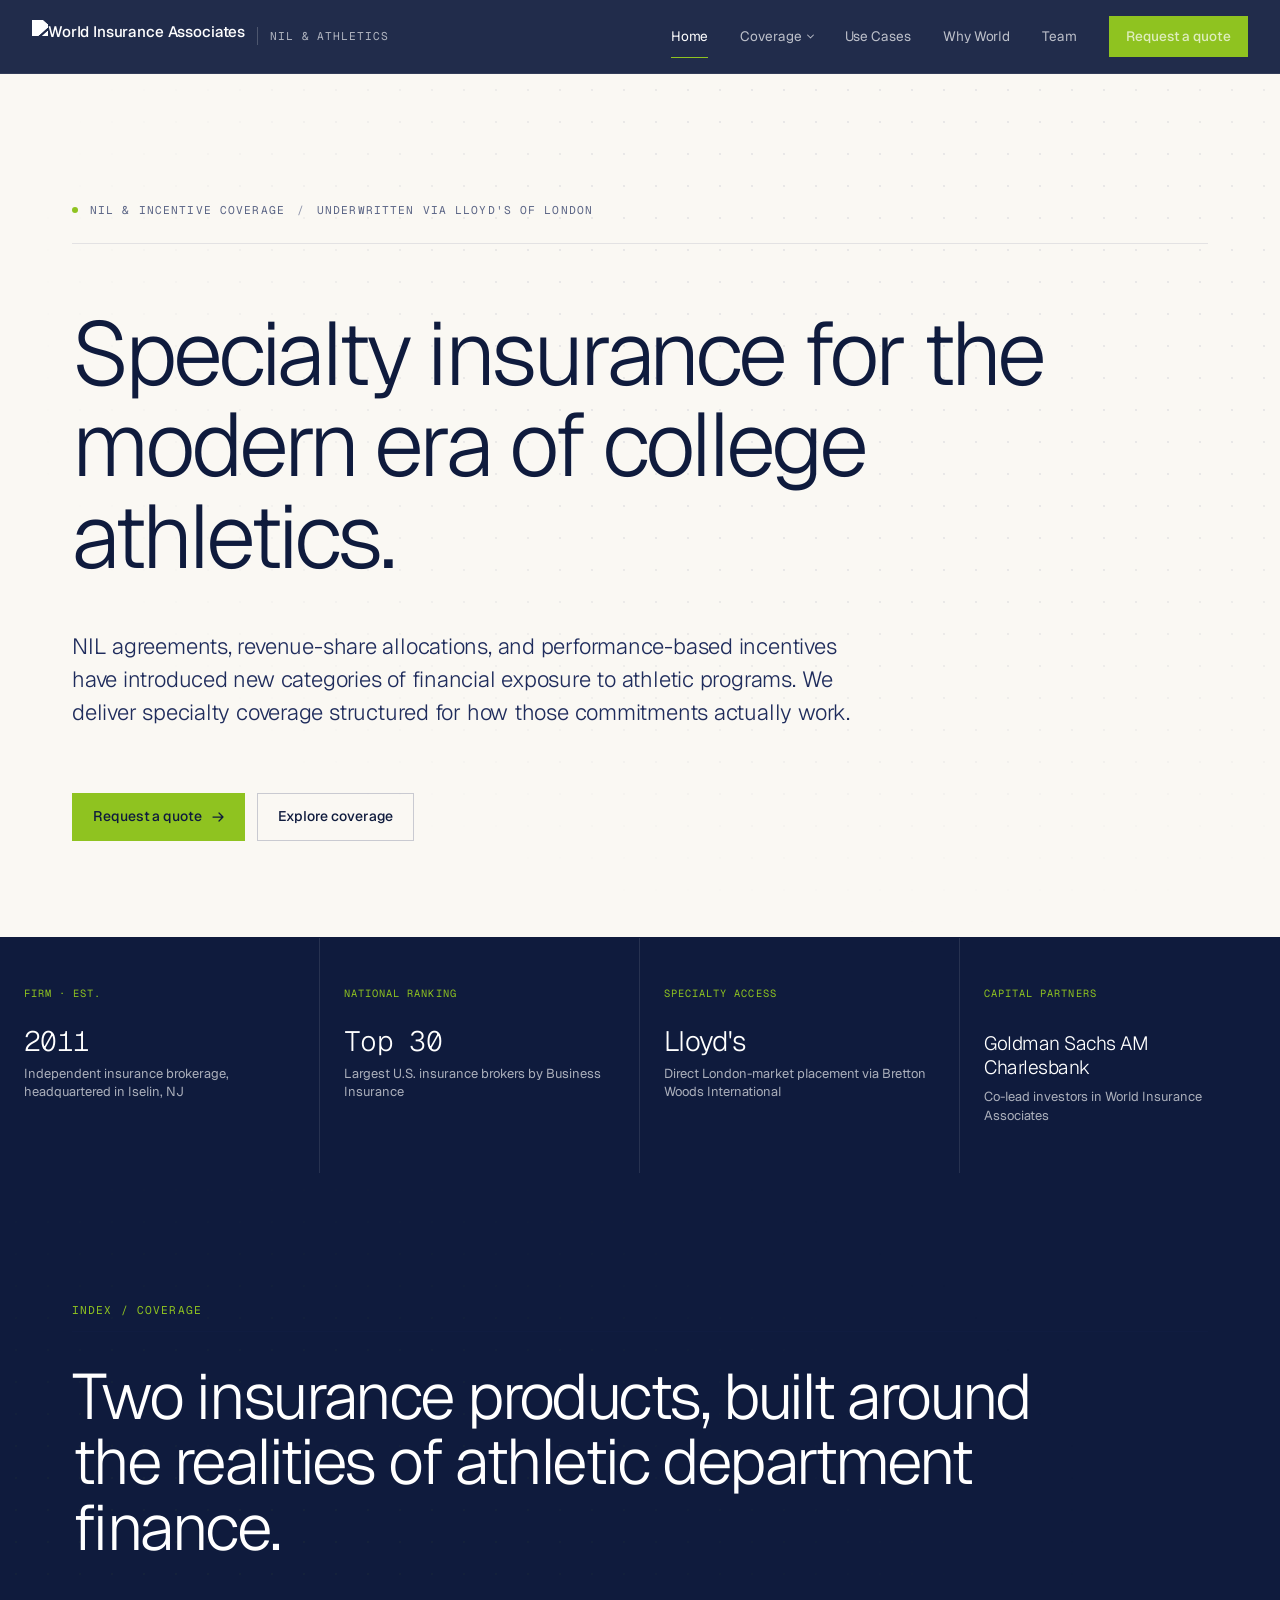
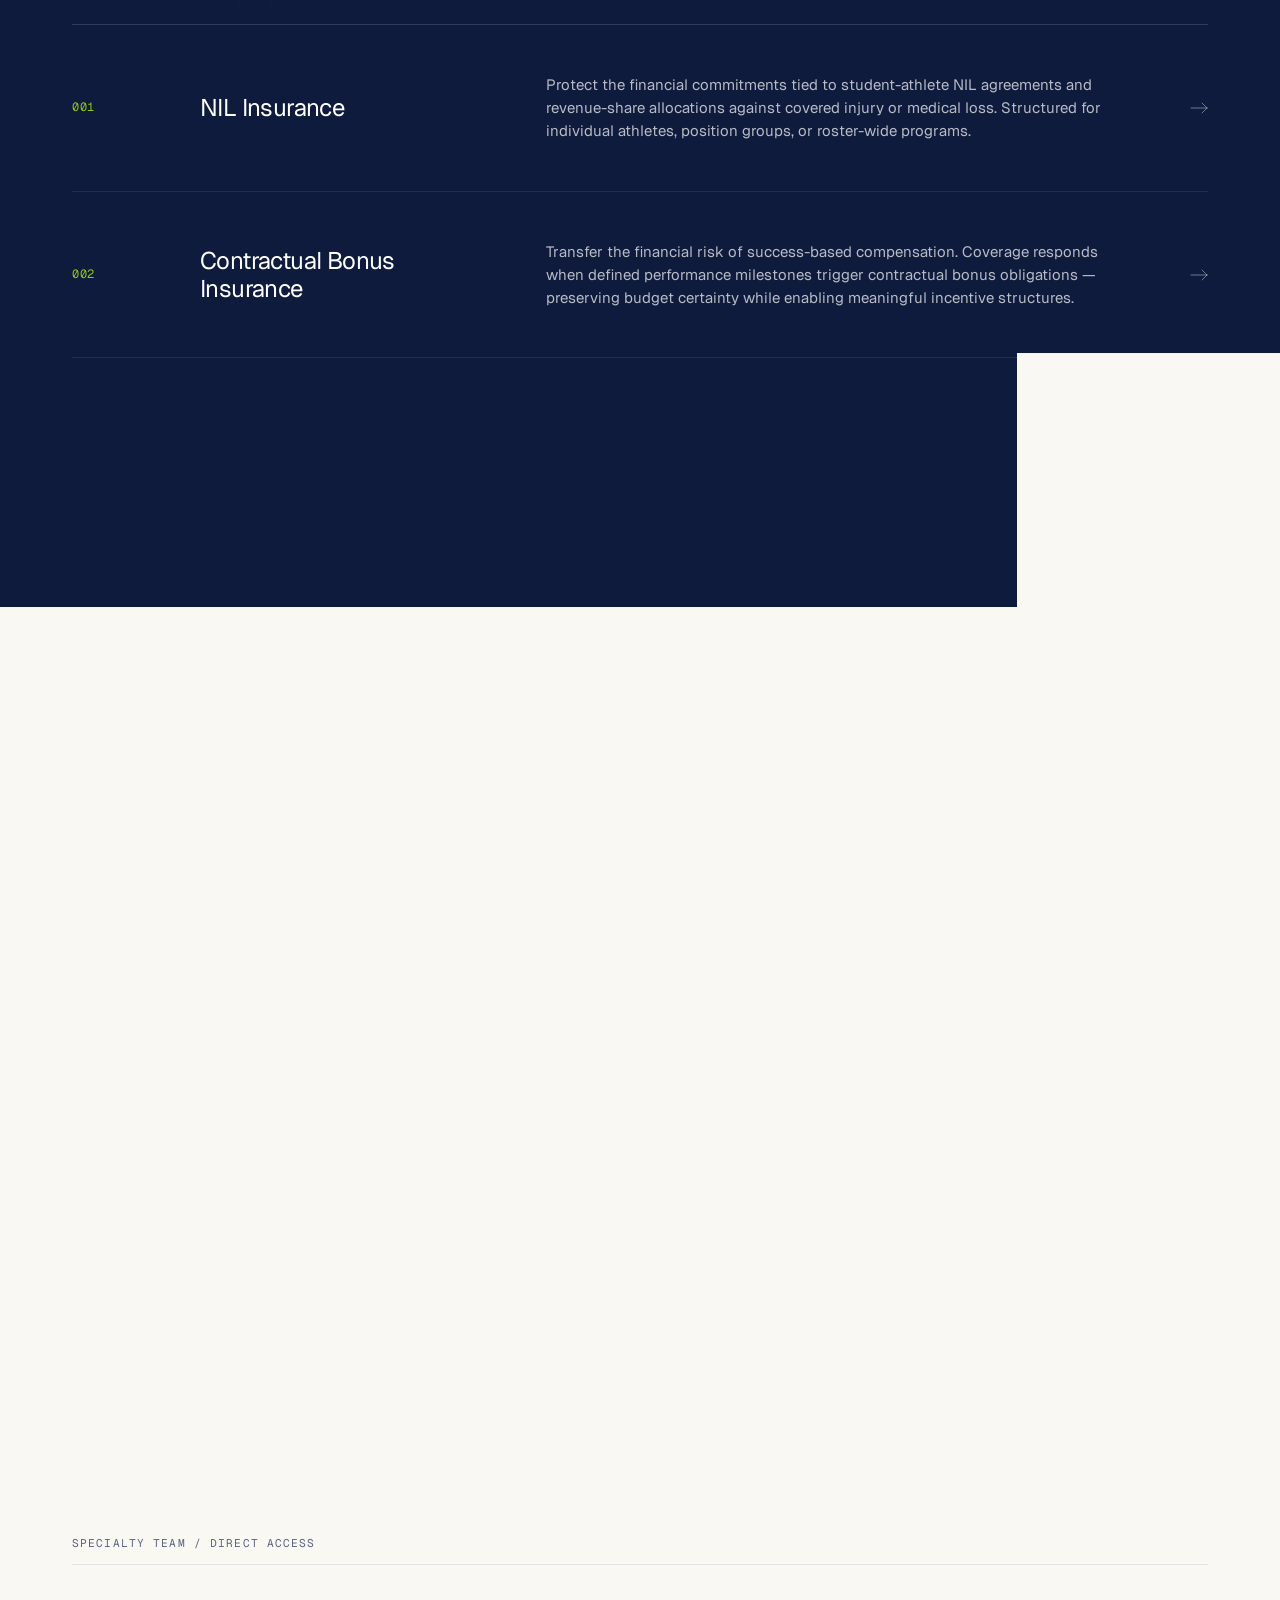
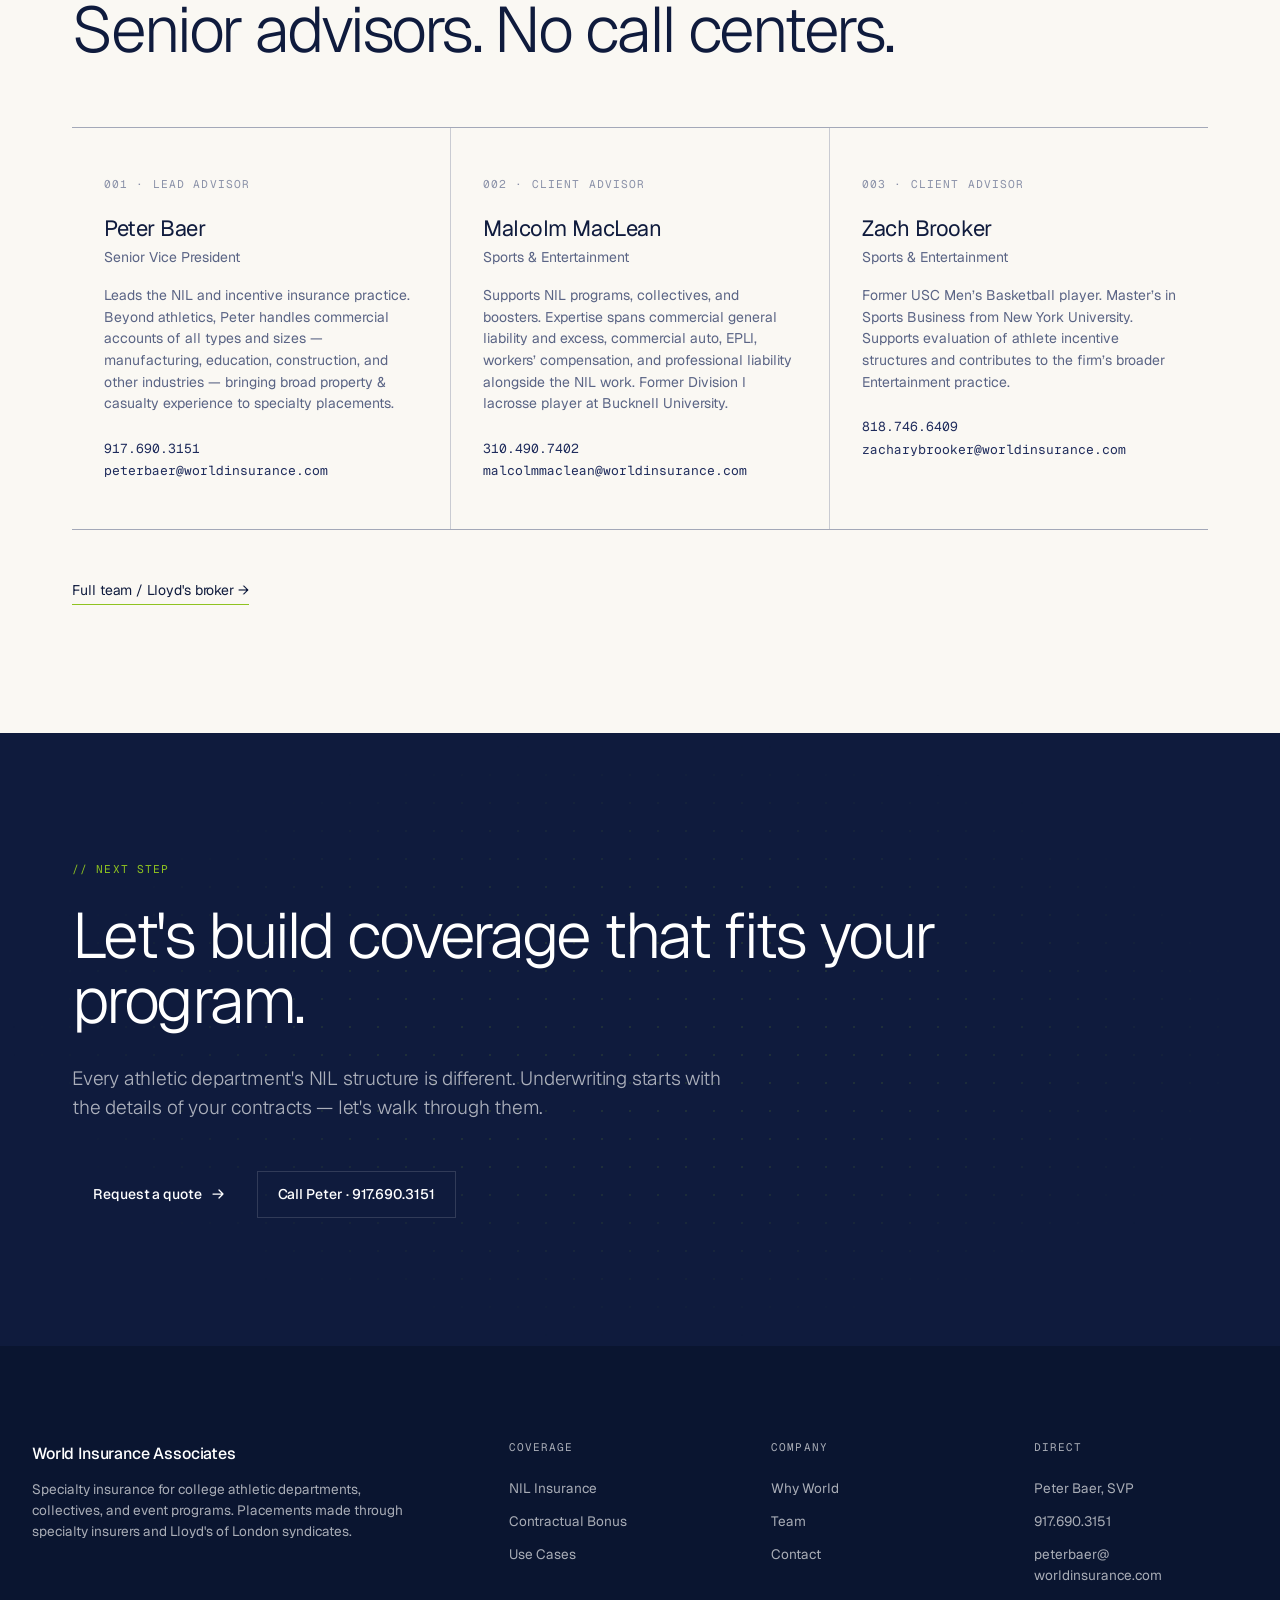
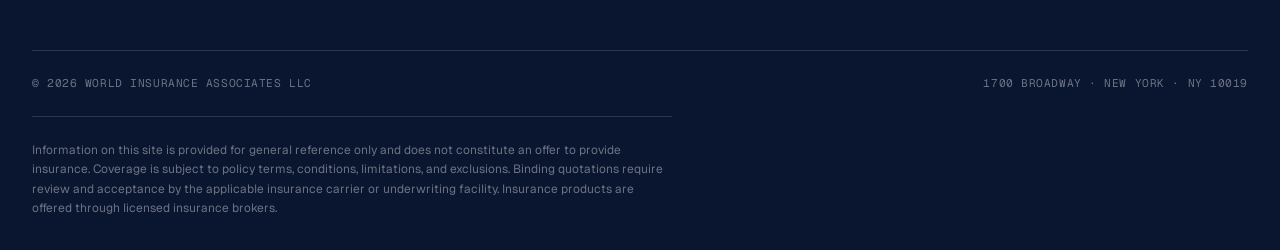
==== commit 97dee316: "Add files via upload" ====
--- a/index.html
+++ b/index.html
@@ -102,6 +102,7 @@
           </a>
         </div>
       </div>
+      <a href="use-cases.html">Use Cases</a>
       <a href="why-world.html">Why World</a>
       <a href="team.html">Team</a>
       <a href="contact.html" class="btn btn-accent" style="padding:0.55rem 1rem">Request a quote</a>
@@ -184,170 +185,6 @@
         <p>Transfer the financial risk of success-based compensation. Coverage responds when defined performance milestones trigger contractual bonus obligations — preserving budget certainty while enabling meaningful incentive structures.</p>
         <svg class="arrow" viewBox="0 0 18 12" fill="none" xmlns="http://www.w3.org/2000/svg"><path d="M1 6H17M17 6L12 1M17 6L12 11" stroke="currentColor" stroke-width="1" stroke-linecap="round" stroke-linejoin="round"/></svg>
       </a>
-    </div>
-  </div>
-</section>
-
-<!-- ================= USE CASES (light band) ================= -->
-<section class="use-cases">
-  <div class="wrap">
-    <div class="section-header">
-      <span class="eyebrow">Illustrative examples / Use cases</span>
-      <h2>How specialty NIL and incentive coverage works in practice.</h2>
-    </div>
-
-    <div class="use-case">
-      <div class="use-case-meta">
-        <div class="uc-tag mono">Case · 01</div>
-        <h3>Division I men's basketball — performance bonuses</h3>
-        <p class="prose">An athletic department wants to offer a high-performing player meaningful upside tied to team and individual success — without exposing the program to the full bonus liability if those targets are hit. Coverage is structured around defined performance triggers: the program pays a fixed premium, and the policy pays the bonuses if and when triggers are met.</p>
-        <ul class="uc-points">
-          <li><span class="uc-bullet">/</span><span><strong>Total contracted upside:</strong> $425,000 in performance bonuses across team and individual triggers</span></li>
-          <li><span class="uc-bullet">/</span><span><strong>Total fixed premium:</strong> $82,400 — paid up front, regardless of outcome</span></li>
-          <li><span class="uc-bullet">/</span><span><strong>Outcome:</strong> meaningful recruiting and retention leverage at a fraction of the contracted obligation</span></li>
-        </ul>
-      </div>
-
-      <div class="use-case-table-wrap">
-        <table class="use-case-table">
-          <thead>
-            <tr>
-              <th class="th-trigger">Performance trigger</th>
-              <th class="th-bonus">Bonus amount</th>
-              <th class="th-rate">Premium rate</th>
-              <th class="th-prem">Premium</th>
-            </tr>
-          </thead>
-          <tbody>
-            <tr class="tr-section"><td colspan="4"><span class="mono">Team performance</span></td></tr>
-            <tr>
-              <td>20+ regular season wins</td>
-              <td class="num">$45,000</td>
-              <td class="num">28.50%</td>
-              <td class="num">$12,825</td>
-            </tr>
-            <tr>
-              <td>25+ regular season wins</td>
-              <td class="num">$65,000</td>
-              <td class="num">4.20%</td>
-              <td class="num">$2,730</td>
-            </tr>
-            <tr>
-              <td>Conference regular season champions</td>
-              <td class="num">$80,000</td>
-              <td class="num">22.10%</td>
-              <td class="num">$17,680</td>
-            </tr>
-            <tr>
-              <td>Conference tournament champions</td>
-              <td class="num">$140,000</td>
-              <td class="num">21.40%</td>
-              <td class="num">$29,960</td>
-            </tr>
-
-            <tr class="tr-section"><td colspan="4"><span class="mono">Individual awards</span></td></tr>
-            <tr>
-              <td>Conference All-Defense team</td>
-              <td class="num">$25,000</td>
-              <td class="num">8.20%</td>
-              <td class="num">$2,050</td>
-            </tr>
-            <tr>
-              <td>Conference Player of the Year</td>
-              <td class="num">$25,000</td>
-              <td class="num">62.00%</td>
-              <td class="num">$15,500</td>
-            </tr>
-            <tr>
-              <td>AP All-America selection (1st / 2nd / 3rd)</td>
-              <td class="num">$45,000</td>
-              <td class="num">3.70%</td>
-              <td class="num">$1,665</td>
-            </tr>
-          </tbody>
-          <tfoot>
-            <tr>
-              <td><strong>Total</strong></td>
-              <td class="num"><strong>$425,000</strong></td>
-              <td class="num"><strong>19.39%</strong></td>
-              <td class="num"><strong>$82,410</strong></td>
-            </tr>
-          </tfoot>
-        </table>
-        <p class="uc-disclaimer">Illustrative only. Triggers, bonus amounts, and premium rates are determined per program based on underlying contracts and Lloyd's underwriting review. Figures shown do not reflect any specific placement.</p>
-      </div>
-    </div>
-
-    <div class="use-case-divider"></div>
-
-    <div class="use-case use-case-reverse">
-      <div class="use-case-table-wrap">
-        <table class="use-case-table">
-          <thead>
-            <tr>
-              <th class="th-trigger">Covered individual</th>
-              <th class="th-bonus">Benefit face amount</th>
-              <th class="th-prem">Premium</th>
-            </tr>
-          </thead>
-          <tbody>
-            <tr>
-              <td>Player 01</td>
-              <td class="num">$1,000,000</td>
-              <td class="num">$59,200</td>
-            </tr>
-            <tr>
-              <td>Player 02</td>
-              <td class="num">$500,000</td>
-              <td class="num">$29,600</td>
-            </tr>
-            <tr>
-              <td>Player 03</td>
-              <td class="num">$425,000</td>
-              <td class="num">$25,160</td>
-            </tr>
-            <tr>
-              <td>Player 04</td>
-              <td class="num">$295,000</td>
-              <td class="num">$17,464</td>
-            </tr>
-            <tr>
-              <td>Player 05</td>
-              <td class="num">$245,000</td>
-              <td class="num">$14,504</td>
-            </tr>
-            <tr>
-              <td>Player 06</td>
-              <td class="num">$120,000</td>
-              <td class="num">$7,104</td>
-            </tr>
-          </tbody>
-          <tfoot>
-            <tr>
-              <td><strong>Total</strong></td>
-              <td class="num"><strong>$2,585,000</strong></td>
-              <td class="num"><strong>$153,032</strong></td>
-            </tr>
-          </tfoot>
-        </table>
-        <p class="uc-disclaimer">Illustrative only. Roster size, face amounts, and premium are determined per program based on athlete contracts, position group, medical underwriting, and Lloyd's review. Figures shown do not reflect any specific placement.</p>
-      </div>
-
-      <div class="use-case-meta">
-        <div class="uc-tag mono">Case · 02</div>
-        <h3>Division I men's basketball — season-ending injury</h3>
-        <p class="prose">A program with significant NIL and revenue-share commitments to its roster wants to protect those obligations against in-season injury. Coverage activates if a covered player sustains an injury or illness that prevents participation in the team's remaining regular season and post-season games — the policy pays the benefit face amount per the schedule, owned by the institution.</p>
-        <ul class="uc-points">
-          <li><span class="uc-bullet">/</span><span><strong>Roster covered:</strong> 6 players, individually scheduled benefit amounts</span></li>
-          <li><span class="uc-bullet">/</span><span><strong>Aggregate exposure protected:</strong> $2,585,000 across the schedule</span></li>
-          <li><span class="uc-bullet">/</span><span><strong>Total premium:</strong> $153,032 — roughly 5.9% of total face amount</span></li>
-          <li><span class="uc-bullet">/</span><span><strong>Trigger:</strong> total disablement preventing participation in remaining regular season and tournament games</span></li>
-        </ul>
-      </div>
-    </div>
-
-    <div class="use-case-cta">
-      <a href="contact.html" class="btn btn-link">Discuss a program structure →</a>
     </div>
   </div>
 </section>
@@ -476,6 +313,7 @@
         <ul>
           <li><a href="nil-insurance.html">NIL Insurance</a></li>
           <li><a href="contractual-bonus.html">Contractual Bonus</a></li>
+          <li><a href="use-cases.html">Use Cases</a></li>
         </ul>
       </div>
       <div>
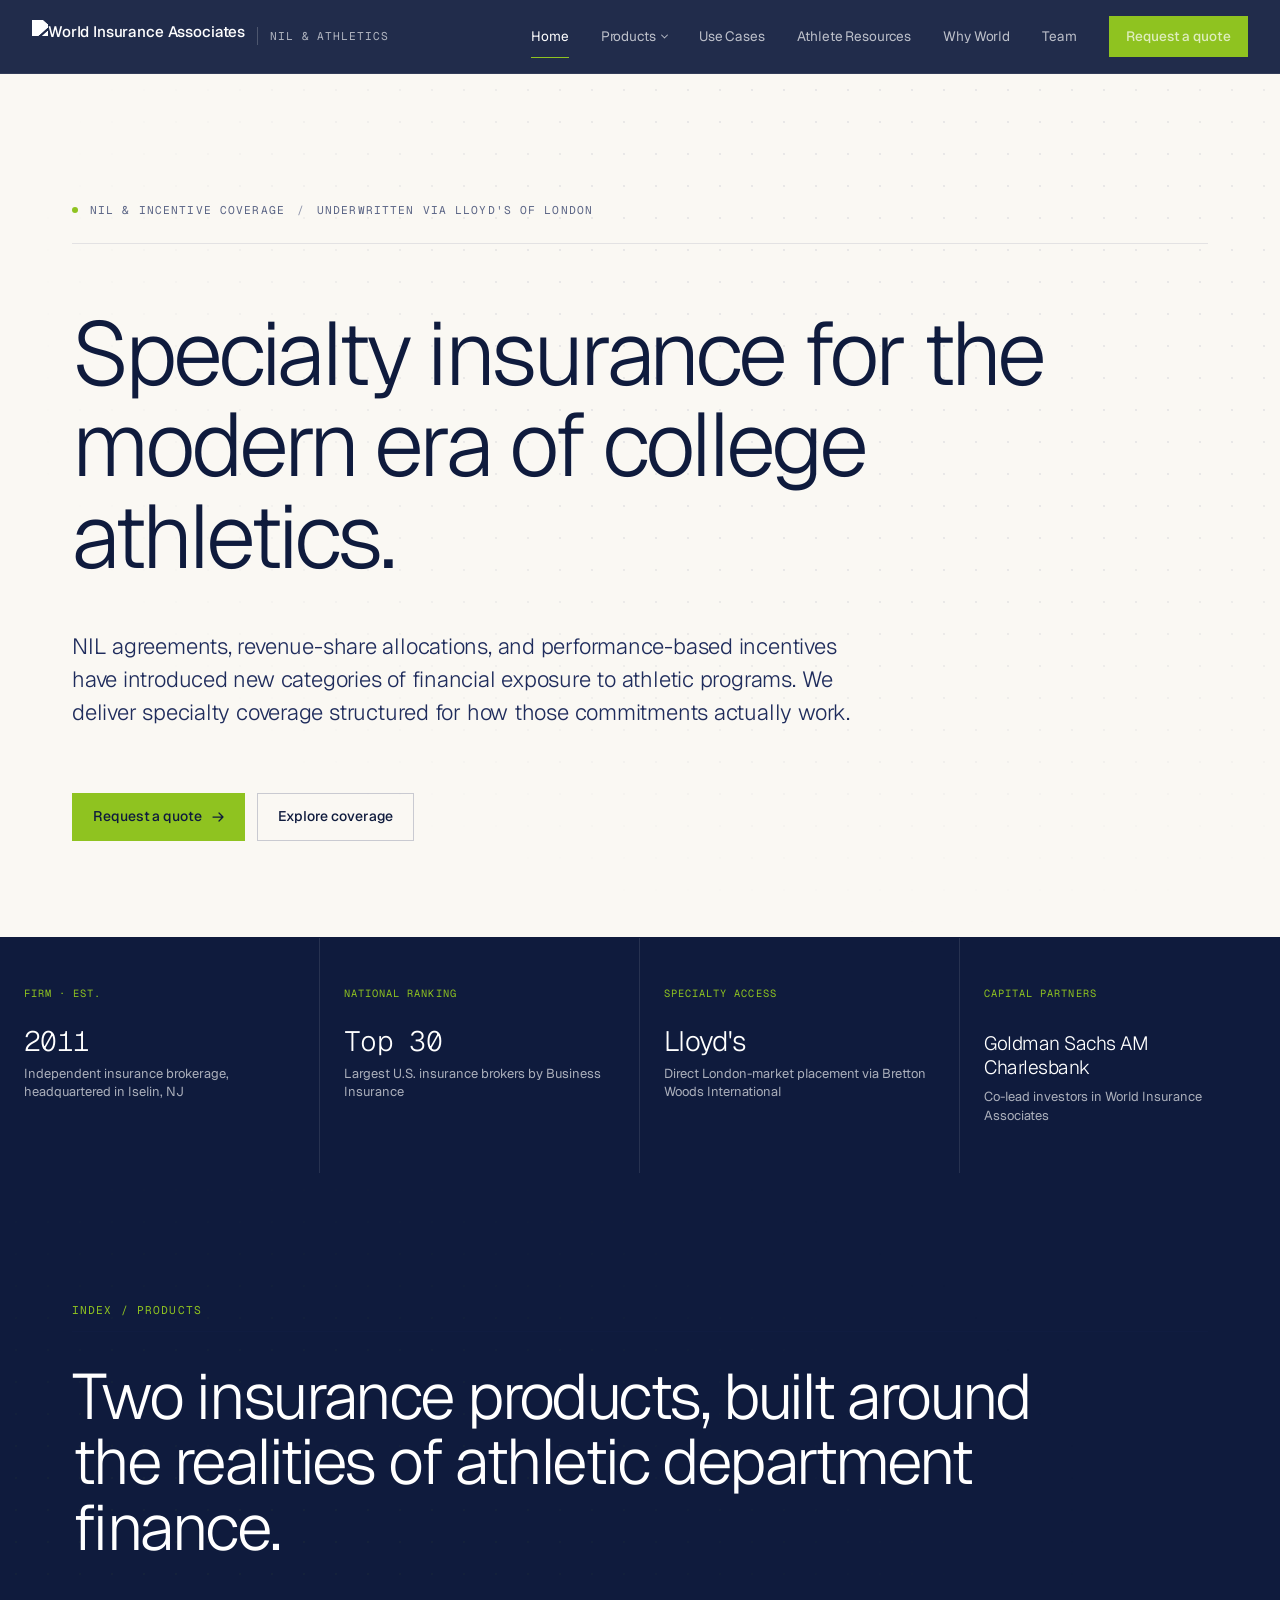
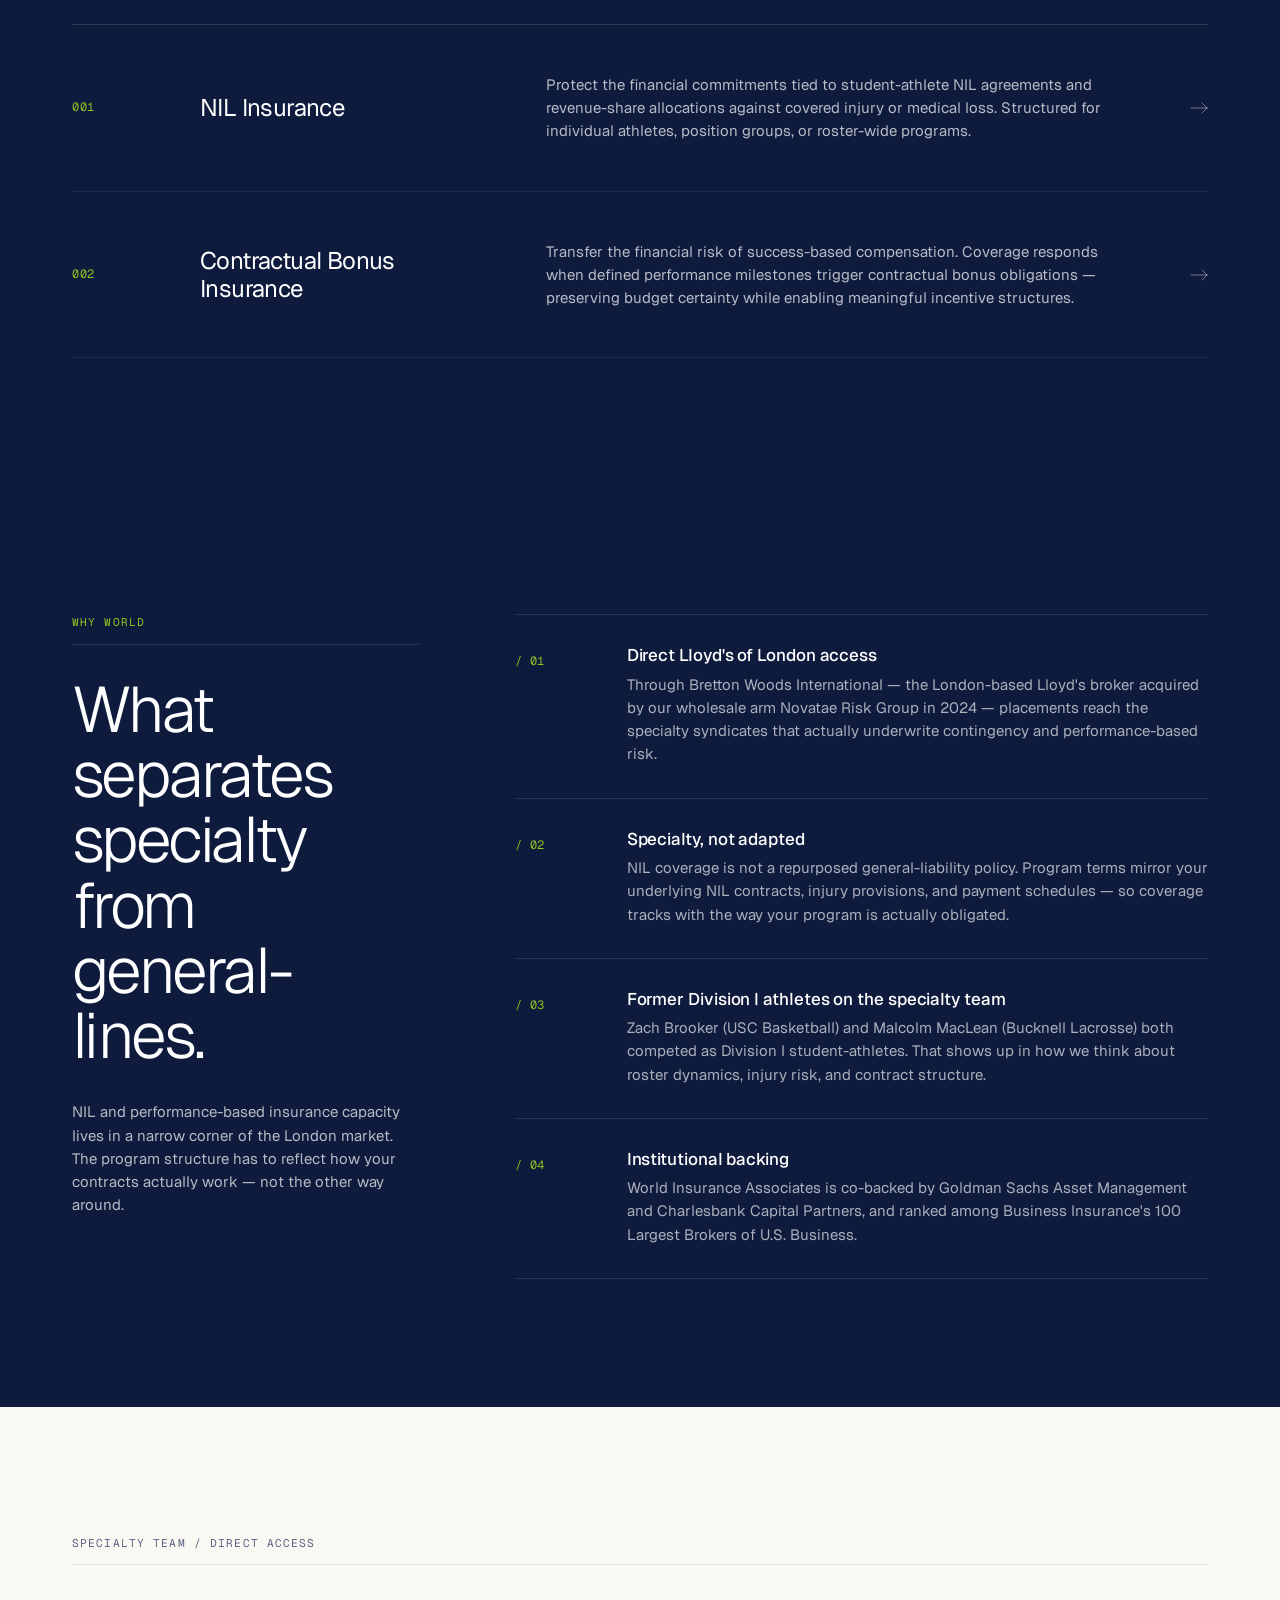
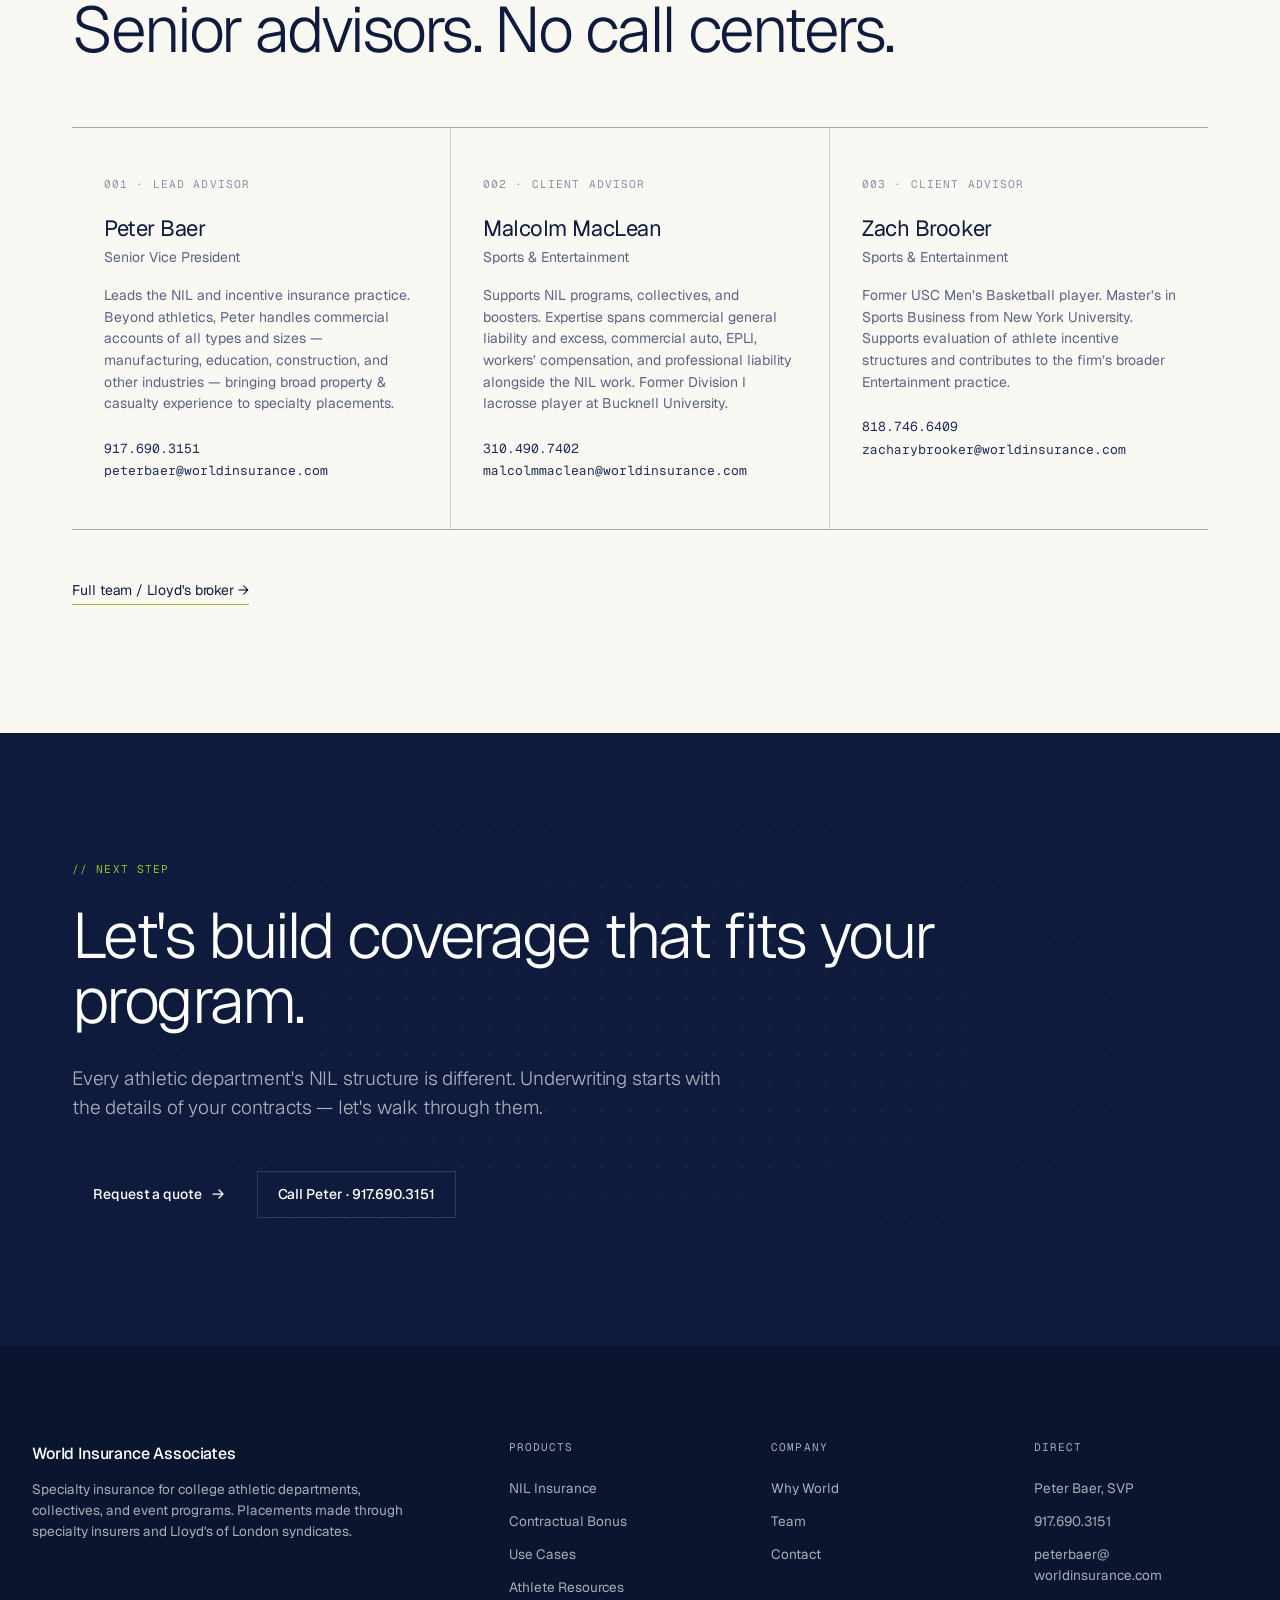
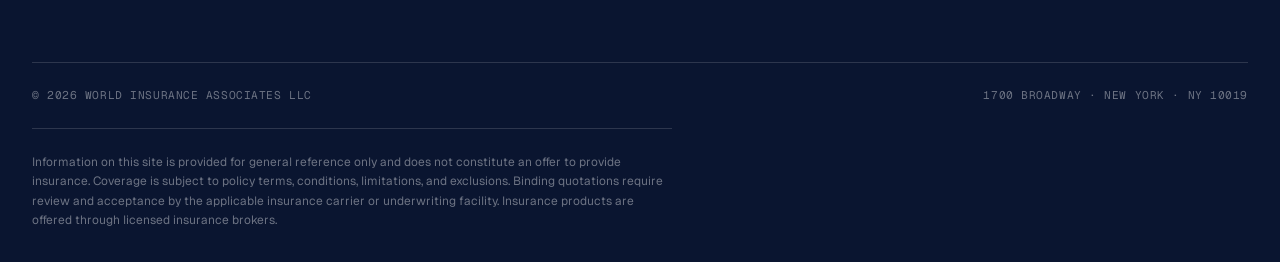
==== commit 103b3617: "Add files via upload" ====
--- a/index.html
+++ b/index.html
@@ -88,7 +88,7 @@
     <div class="nav-menu">
       <a href="index.html" class="current">Home</a>
       <div class="nav-dropdown">
-        <button>Coverage</button>
+        <button>Products</button>
         <div class="nav-dropdown-menu">
           <a href="nil-insurance.html">
             <div class="item-mono">001</div>
@@ -103,6 +103,7 @@
         </div>
       </div>
       <a href="use-cases.html">Use Cases</a>
+      <a href="athlete-resources.html">Athlete Resources</a>
       <a href="why-world.html">Why World</a>
       <a href="team.html">Team</a>
       <a href="contact.html" class="btn btn-accent" style="padding:0.55rem 1rem">Request a quote</a>
@@ -167,7 +168,7 @@
 <section class="section-dark">
   <div class="wrap">
     <div class="section-header">
-      <span class="eyebrow" style="color: var(--accent)">Index / Coverage</span>
+      <span class="eyebrow" style="color: var(--accent)">Index / Products</span>
       <h2>Two insurance products, built around the realities of athletic department finance.</h2>
     </div>
 
@@ -309,11 +310,12 @@
         <p class="footer-brand-desc">Specialty insurance for college athletic departments, collectives, and event programs. Placements made through specialty insurers and Lloyd's of London syndicates.</p>
       </div>
       <div>
-        <h5>Coverage</h5>
+        <h5>Products</h5>
         <ul>
           <li><a href="nil-insurance.html">NIL Insurance</a></li>
           <li><a href="contractual-bonus.html">Contractual Bonus</a></li>
           <li><a href="use-cases.html">Use Cases</a></li>
+          <li><a href="athlete-resources.html">Athlete Resources</a></li>
         </ul>
       </div>
       <div>
--- a/styles.css
+++ b/styles.css
@@ -856,6 +856,89 @@
   margin-top: var(--s-10);
   padding-top: var(--s-6);
   border-top: 1px solid var(--line);
+}
+
+/* ---------- Athlete Resources ---------- */
+.resource-block {
+  display: grid;
+  grid-template-columns: minmax(0, 5fr) minmax(0, 7fr);
+  gap: var(--s-12);
+  align-items: start;
+  padding-top: var(--s-4);
+}
+.resource-block-reverse {
+  grid-template-columns: minmax(0, 7fr) minmax(0, 5fr);
+}
+.resource-divider {
+  height: 1px;
+  background: var(--line);
+  margin: var(--s-12) 0;
+}
+.resource-meta .uc-tag {
+  font-size: 0.7rem;
+  letter-spacing: 0.1em;
+  text-transform: uppercase;
+  color: var(--accent-dim);
+  margin-bottom: var(--s-5);
+  padding-bottom: var(--s-3);
+  border-bottom: 1px solid var(--line);
+}
+.resource-meta h3 {
+  font-size: 1.875rem;
+  font-weight: 400;
+  color: var(--fg-strong);
+  letter-spacing: -0.025em;
+  line-height: 1.1;
+  margin-bottom: var(--s-5);
+}
+.resource-meta .prose {
+  color: var(--fg-muted);
+  font-size: 0.9375rem;
+  line-height: 1.65;
+  margin-bottom: var(--s-5);
+  max-width: 48ch;
+}
+.resource-credit {
+  font-size: 0.7rem;
+  letter-spacing: 0.05em;
+  color: var(--fg-dim);
+  padding-top: var(--s-4);
+  border-top: 1px solid var(--line);
+  line-height: 1.5;
+}
+.resource-content {
+  display: flex;
+  flex-direction: column;
+}
+.resource-section {
+  display: grid;
+  grid-template-columns: 60px minmax(0, 1fr);
+  gap: var(--s-5);
+  align-items: start;
+  padding: var(--s-6) 0;
+  border-top: 1px solid var(--line);
+}
+.resource-section:first-child {
+  padding-top: var(--s-2);
+  border-top: none;
+}
+.resource-section .resource-num {
+  font-size: 0.75rem;
+  letter-spacing: 0.1em;
+  color: var(--accent-dim);
+  padding-top: var(--s-1);
+}
+.resource-section h4 {
+  font-size: 1.125rem;
+  font-weight: 500;
+  color: var(--fg-strong);
+  margin-bottom: var(--s-3);
+  letter-spacing: -0.015em;
+}
+.resource-section p {
+  font-size: 0.9375rem;
+  line-height: 1.65;
+  color: var(--fg);
 }
 
 /* ---------- Feature list ---------- */
@@ -1179,6 +1262,10 @@
   .use-case-reverse { grid-template-columns: 1fr; }
   .use-case-reverse .use-case-meta { order: -1; }
   .use-case-meta .prose { max-width: none; }
+  .resource-block { grid-template-columns: 1fr; gap: var(--s-8); }
+  .resource-block-reverse { grid-template-columns: 1fr; }
+  .resource-block-reverse .resource-meta { order: -1; }
+  .resource-meta .prose { max-width: none; }
 }
 
 @media (max-width: 720px) {
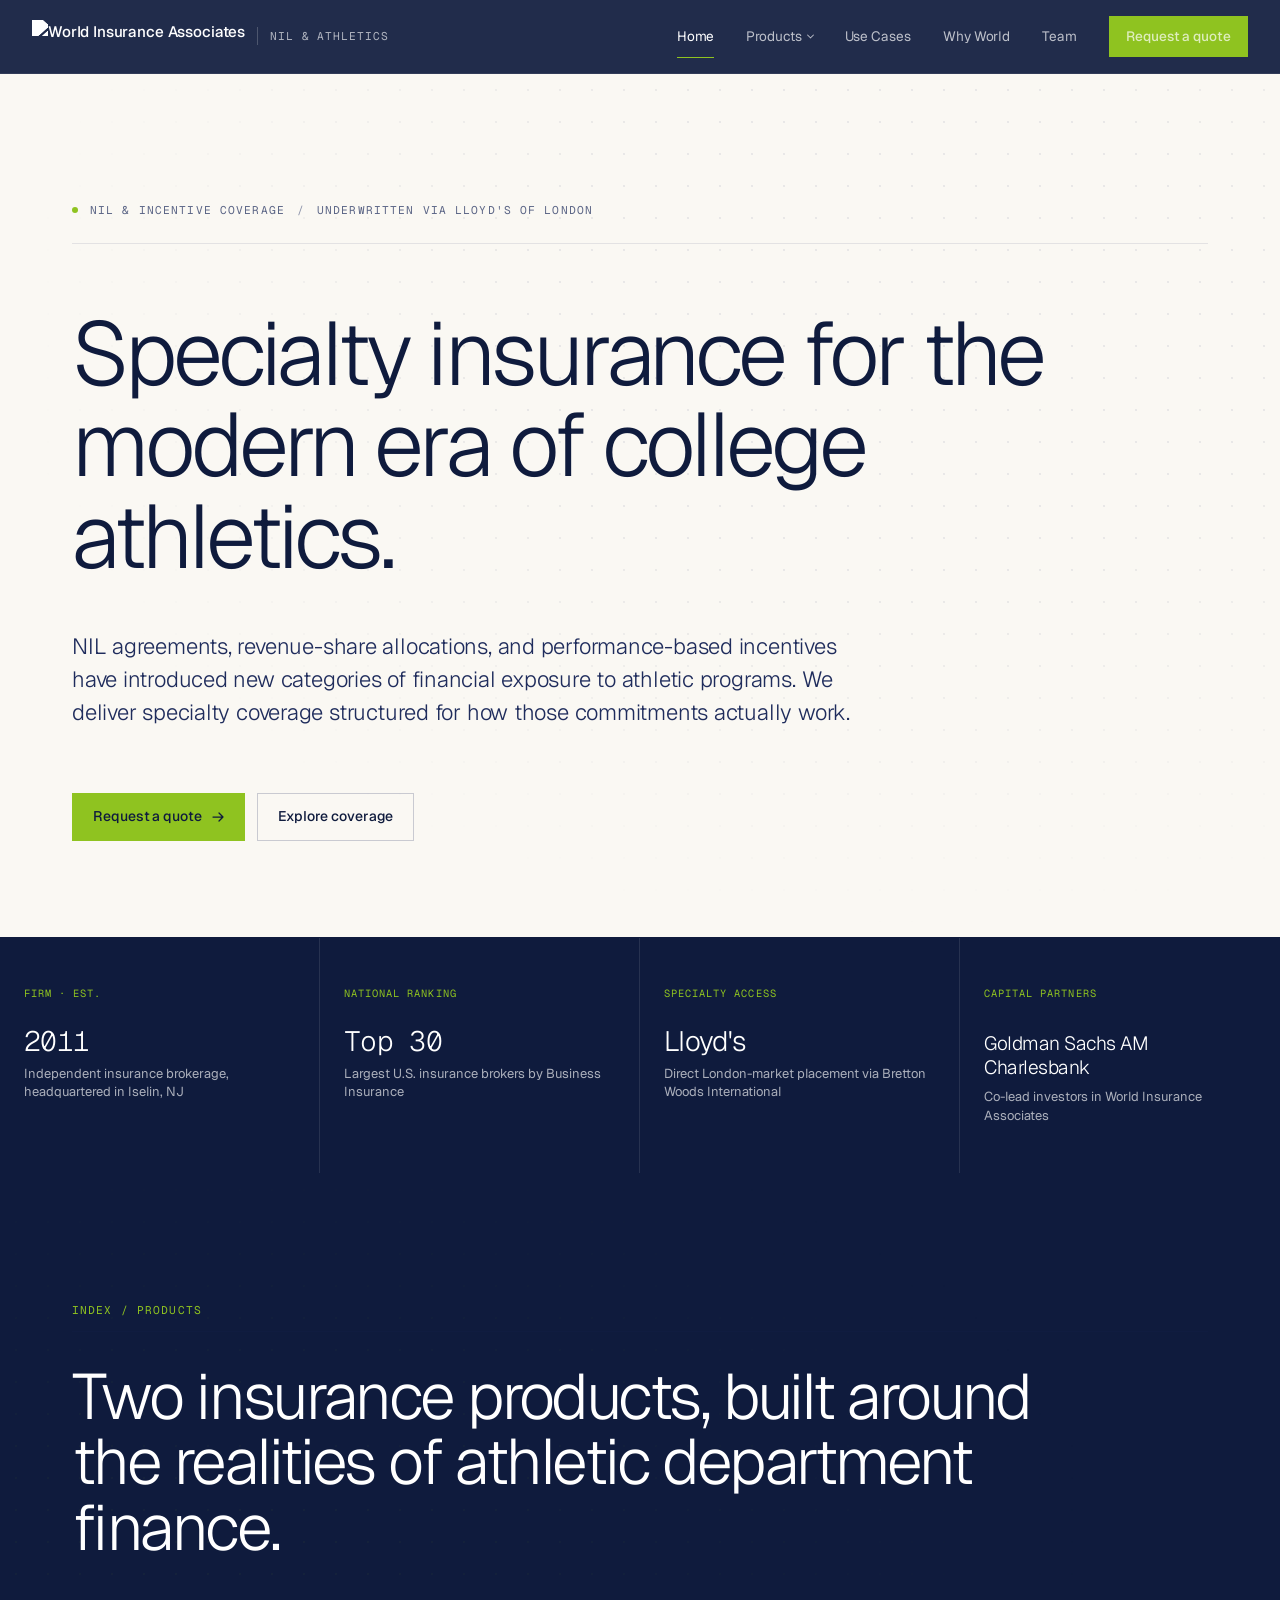
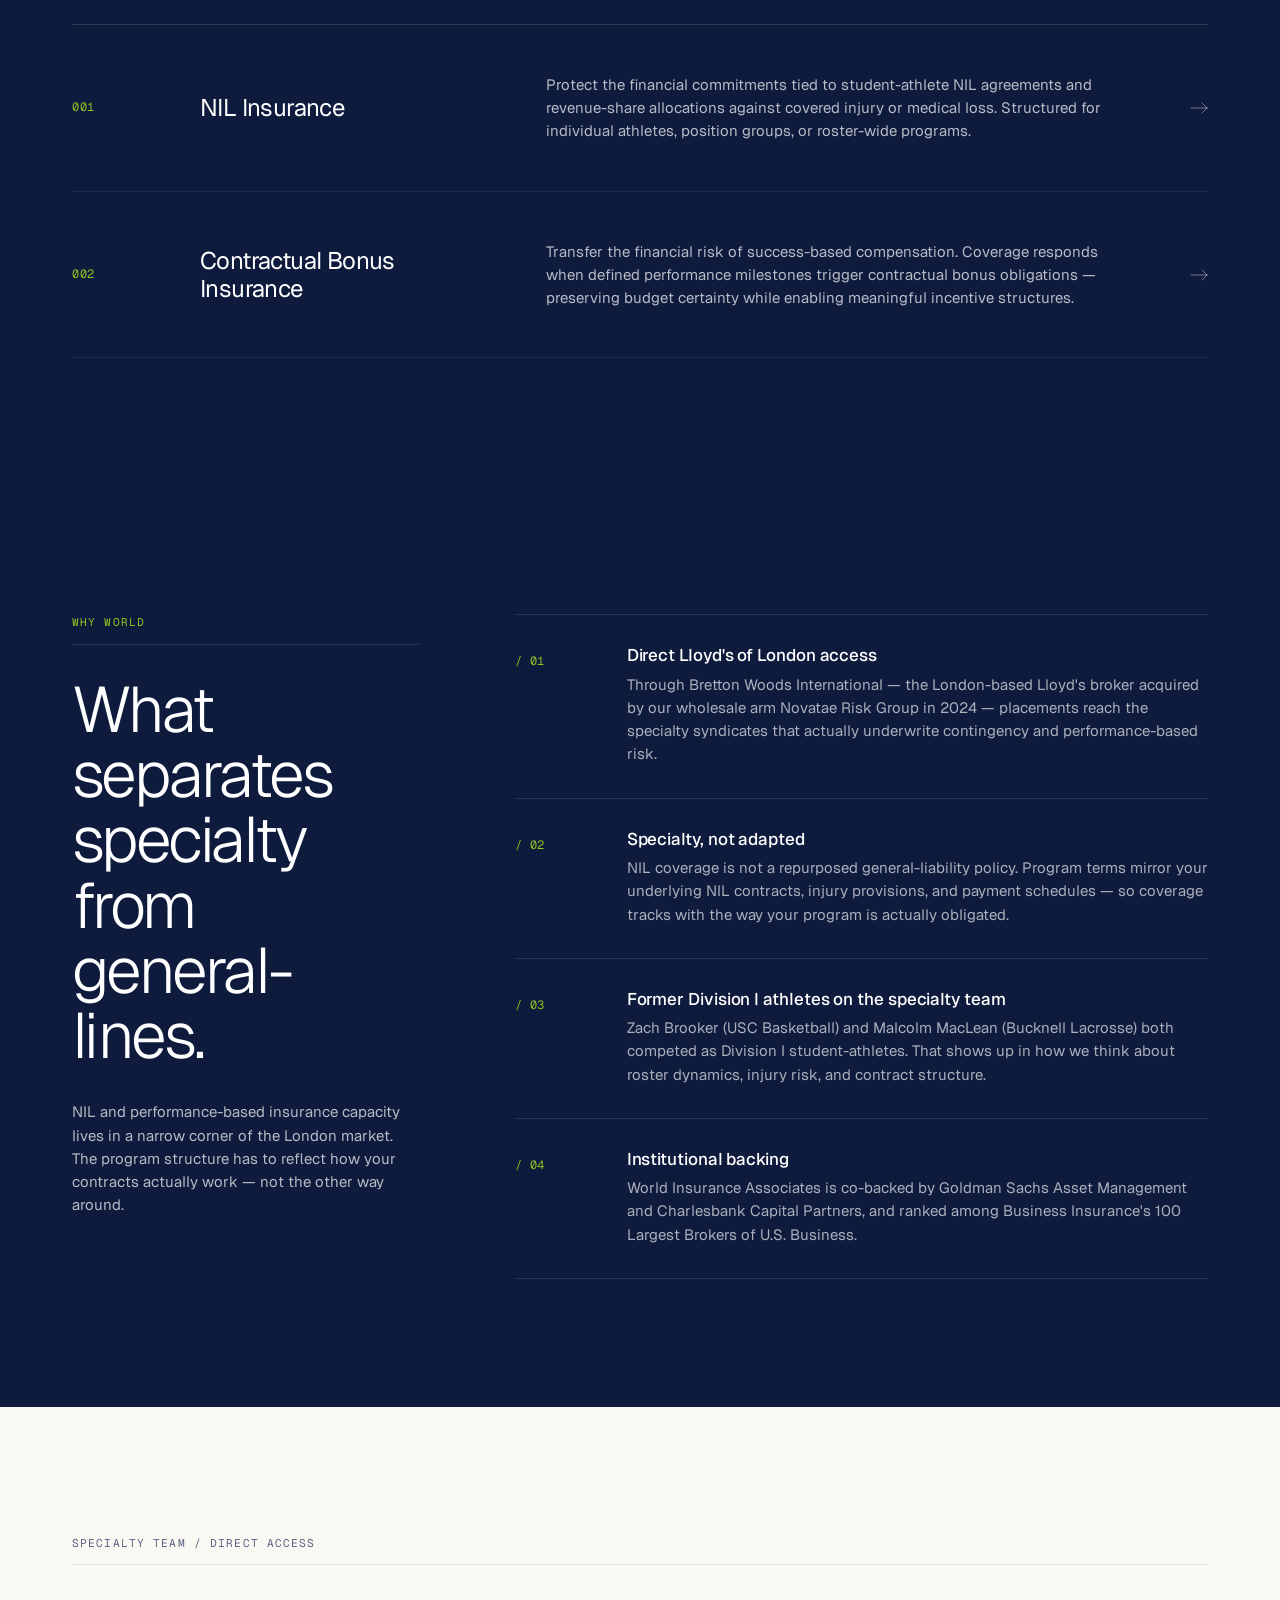
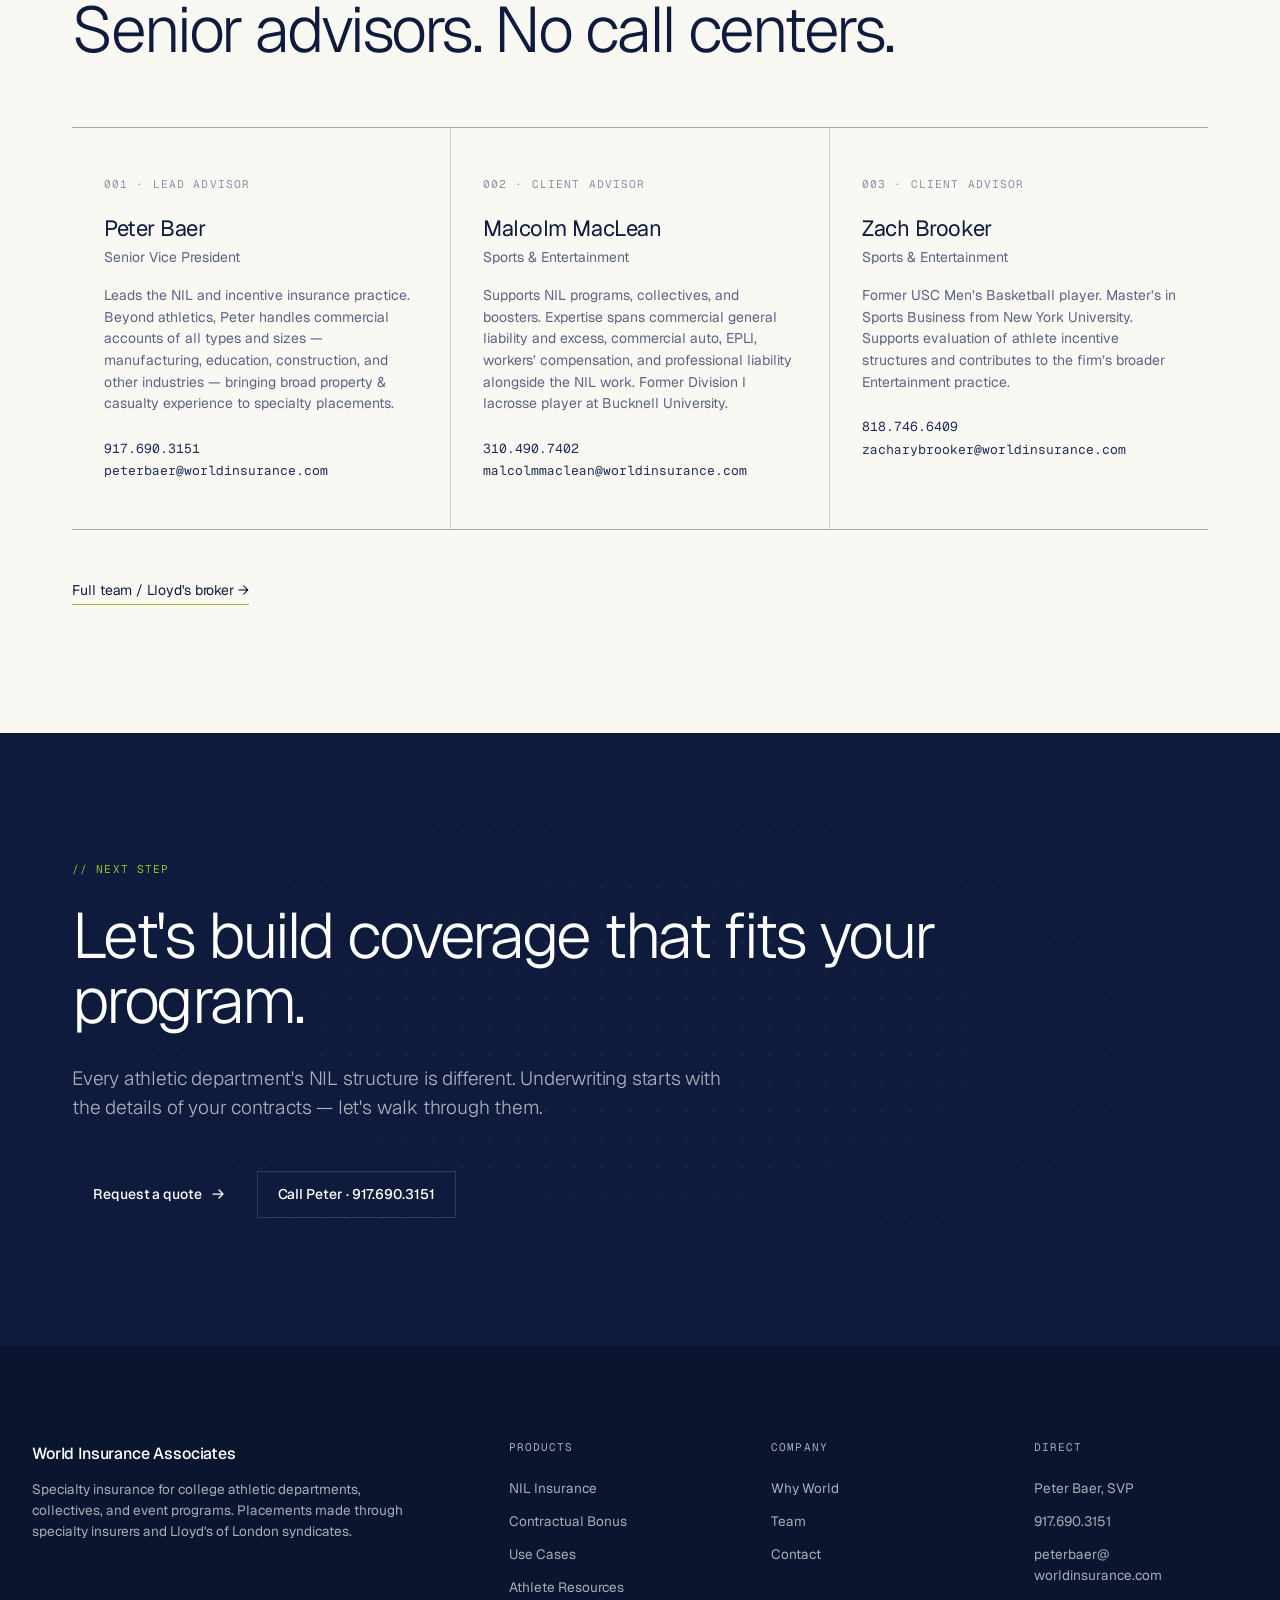
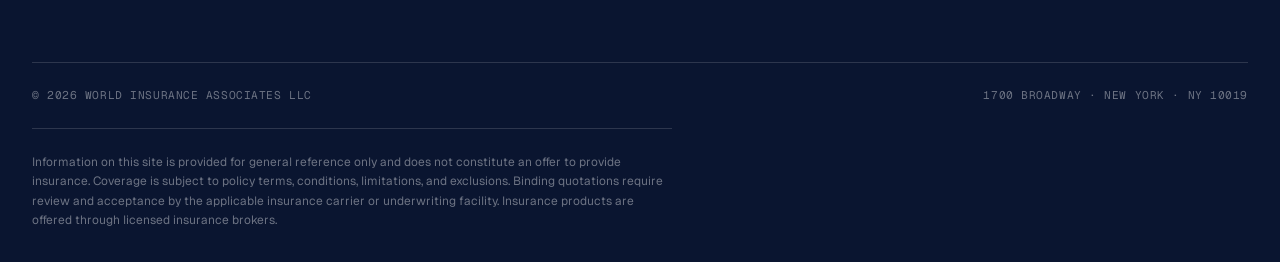
==== commit ca5c067d: "Add files via upload" ====
--- a/index.html
+++ b/index.html
@@ -100,10 +100,16 @@
             <span class="item-title">Contractual Bonus</span>
             <span class="item-desc">Performance-triggered compensation</span>
           </a>
+          <div class="nav-dropdown-divider"></div>
+          <div class="nav-dropdown-section-label mono">For your athletes</div>
+          <a href="athlete-resources.html">
+            <div class="item-mono">Education</div>
+            <span class="item-title">Athlete Resources</span>
+            <span class="item-desc">Curriculum from Goldman Sachs</span>
+          </a>
         </div>
       </div>
       <a href="use-cases.html">Use Cases</a>
-      <a href="athlete-resources.html">Athlete Resources</a>
       <a href="why-world.html">Why World</a>
       <a href="team.html">Team</a>
       <a href="contact.html" class="btn btn-accent" style="padding:0.55rem 1rem">Request a quote</a>
--- a/styles.css
+++ b/styles.css
@@ -322,7 +322,7 @@
   position: absolute;
   top: calc(100% + 8px);
   left: -1rem;
-  min-width: 320px;
+  min-width: 340px;
   background: var(--bg);
   border: 1px solid var(--line-strong);
   padding: var(--s-2);
@@ -361,6 +361,18 @@
   font-size: 0.8rem;
   color: var(--fg-muted);
   margin-top: 2px;
+}
+.nav-dropdown-divider {
+  height: 1px;
+  background: var(--line);
+  margin: var(--s-2) var(--s-4);
+}
+.nav-dropdown-section-label {
+  font-size: 0.6rem;
+  letter-spacing: 0.12em;
+  text-transform: uppercase;
+  color: var(--fg-dim);
+  padding: var(--s-3) var(--s-4) var(--s-2);
 }
 
 .nav-mobile-toggle {
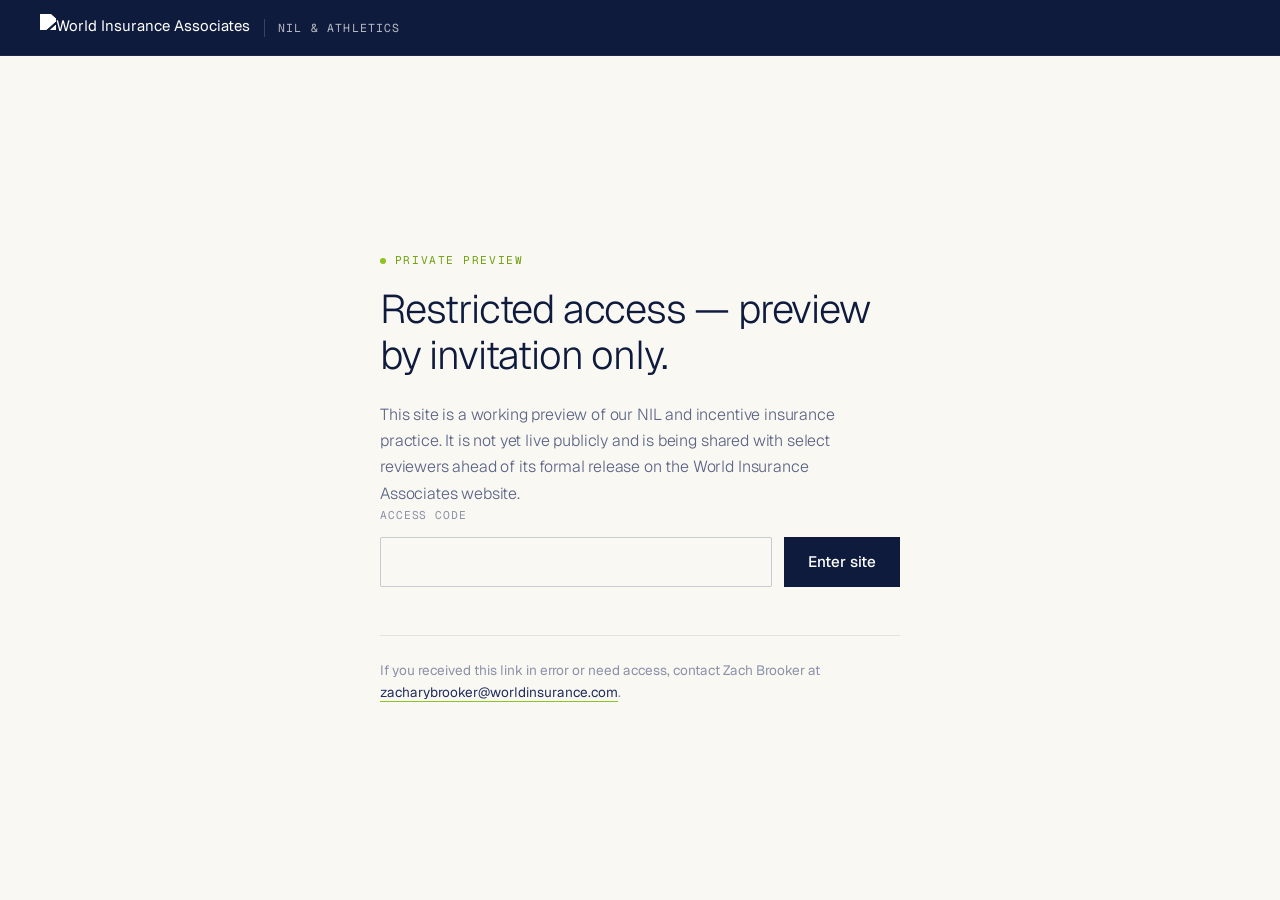
==== commit 8a0c8baf: "Add files via upload" ====
--- a/index.html
+++ b/index.html
@@ -3,6 +3,17 @@
 <head>
 <meta charset="UTF-8">
 <meta name="viewport" content="width=device-width, initial-scale=1.0">
+
+<script>
+  // Private preview gate — redirect to gate.html if the visitor hasn't entered the access code.
+  // Casual gate only (not real security). The check uses sessionStorage, so users re-authenticate each browser session.
+  (function() {
+    if (sessionStorage.getItem('nil_preview_unlocked') !== '1') {
+      window.location.replace('gate.html');
+    }
+  })();
+</script>
+
 <title>NIL Insurance for Athletic Departments | World Insurance Associates</title>
 <meta name="description" content="Specialty NIL insurance for college athletic departments, collectives, and booster organizations. Protect revenue-share commitments and performance-based incentives. Underwritten through Lloyd's of London.">
 <meta name="keywords" content="NIL insurance, Name Image Likeness insurance, college athletic insurance, athletic department insurance, NIL collective insurance, Division I athletics insurance, revenue share insurance, Lloyd's of London NIL">
@@ -88,7 +99,7 @@
     <div class="nav-menu">
       <a href="index.html" class="current">Home</a>
       <div class="nav-dropdown">
-        <button>Products</button>
+        <button>Coverage</button>
         <div class="nav-dropdown-menu">
           <a href="nil-insurance.html">
             <div class="item-mono">001</div>
@@ -100,16 +111,8 @@
             <span class="item-title">Contractual Bonus</span>
             <span class="item-desc">Performance-triggered compensation</span>
           </a>
-          <div class="nav-dropdown-divider"></div>
-          <div class="nav-dropdown-section-label mono">For your athletes</div>
-          <a href="athlete-resources.html">
-            <div class="item-mono">Education</div>
-            <span class="item-title">Athlete Resources</span>
-            <span class="item-desc">Curriculum from Goldman Sachs</span>
-          </a>
-        </div>
-      </div>
-      <a href="use-cases.html">Use Cases</a>
+        </div>
+      </div>
       <a href="why-world.html">Why World</a>
       <a href="team.html">Team</a>
       <a href="contact.html" class="btn btn-accent" style="padding:0.55rem 1rem">Request a quote</a>
@@ -174,8 +177,8 @@
 <section class="section-dark">
   <div class="wrap">
     <div class="section-header">
-      <span class="eyebrow" style="color: var(--accent)">Index / Products</span>
-      <h2>Two insurance products, built around the realities of athletic department finance.</h2>
+      <span class="eyebrow" style="color: var(--accent)">Index / Coverage</span>
+      <h2>Three insurance products, built around the realities of athletic department finance.</h2>
     </div>
 
     <div class="product-index product-index-dark">
@@ -316,12 +319,10 @@
         <p class="footer-brand-desc">Specialty insurance for college athletic departments, collectives, and event programs. Placements made through specialty insurers and Lloyd's of London syndicates.</p>
       </div>
       <div>
-        <h5>Products</h5>
+        <h5>Coverage</h5>
         <ul>
           <li><a href="nil-insurance.html">NIL Insurance</a></li>
           <li><a href="contractual-bonus.html">Contractual Bonus</a></li>
-          <li><a href="use-cases.html">Use Cases</a></li>
-          <li><a href="athlete-resources.html">Athlete Resources</a></li>
         </ul>
       </div>
       <div>
